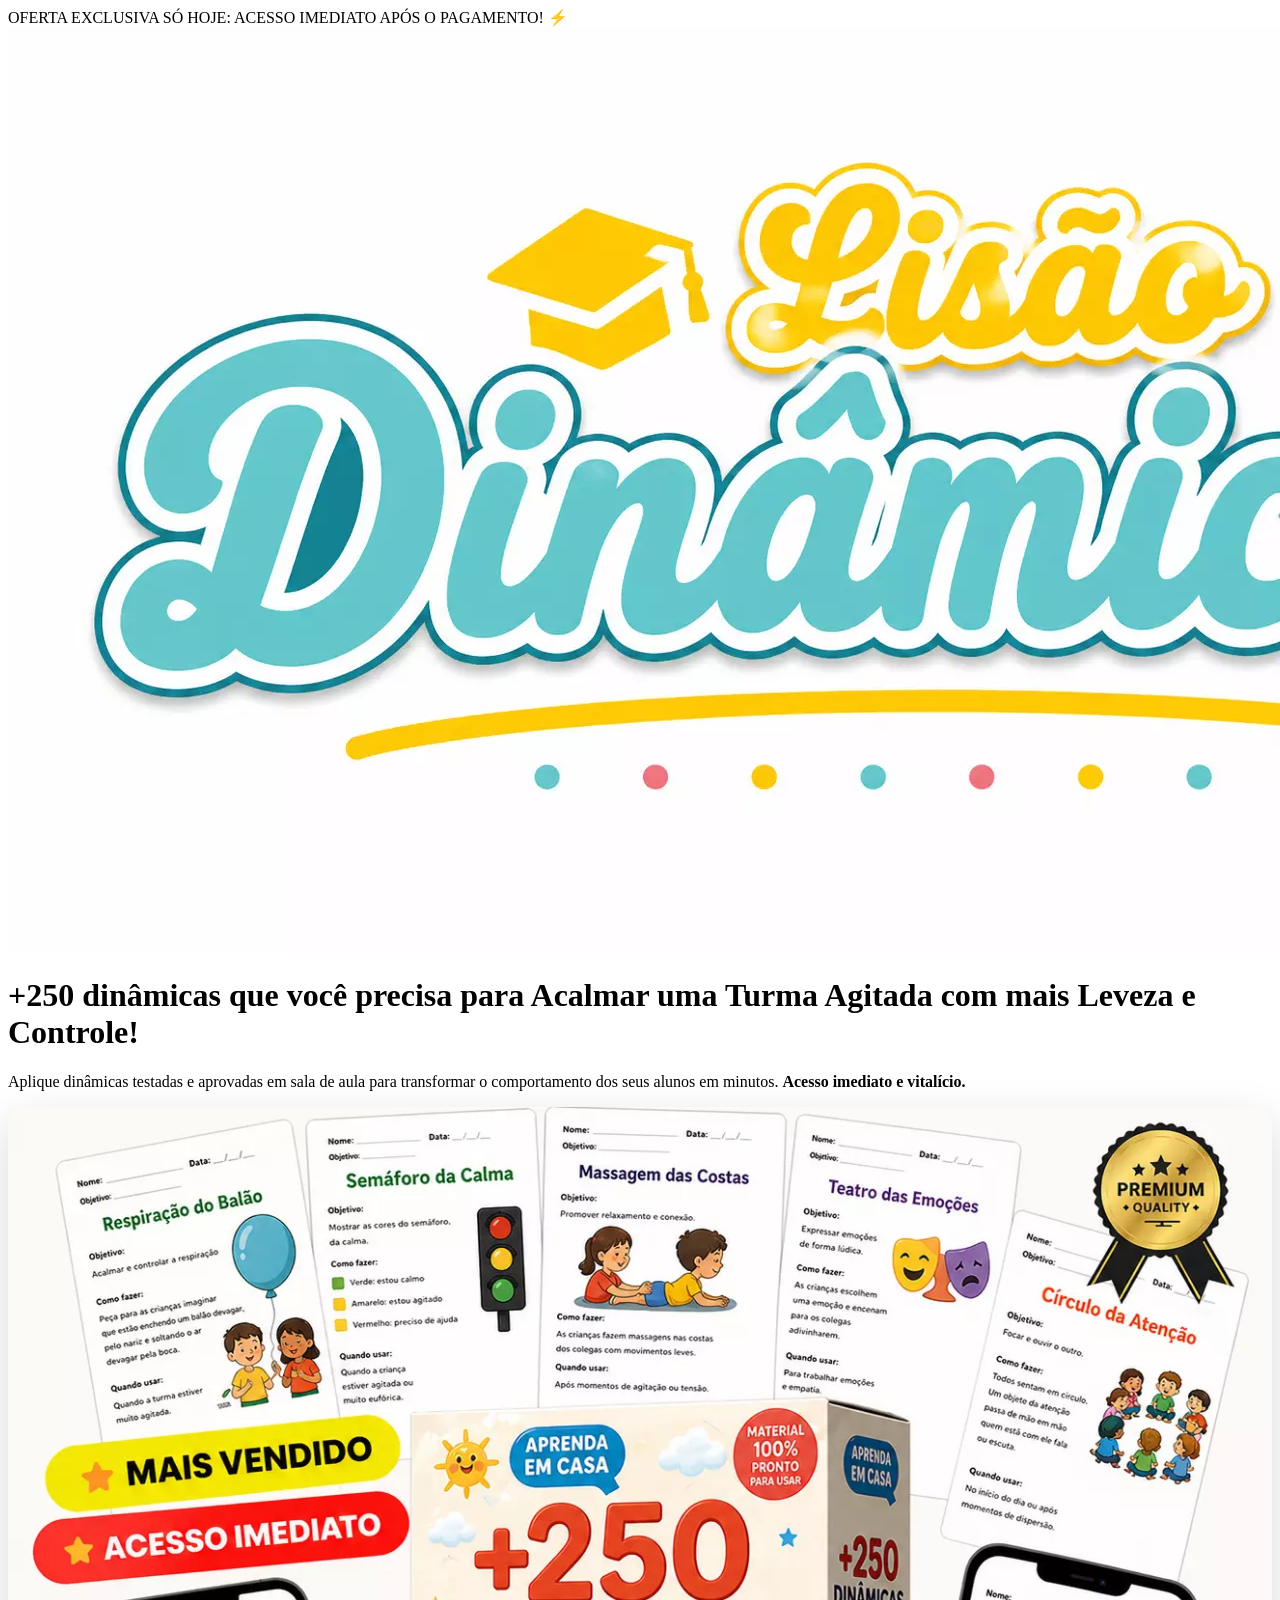
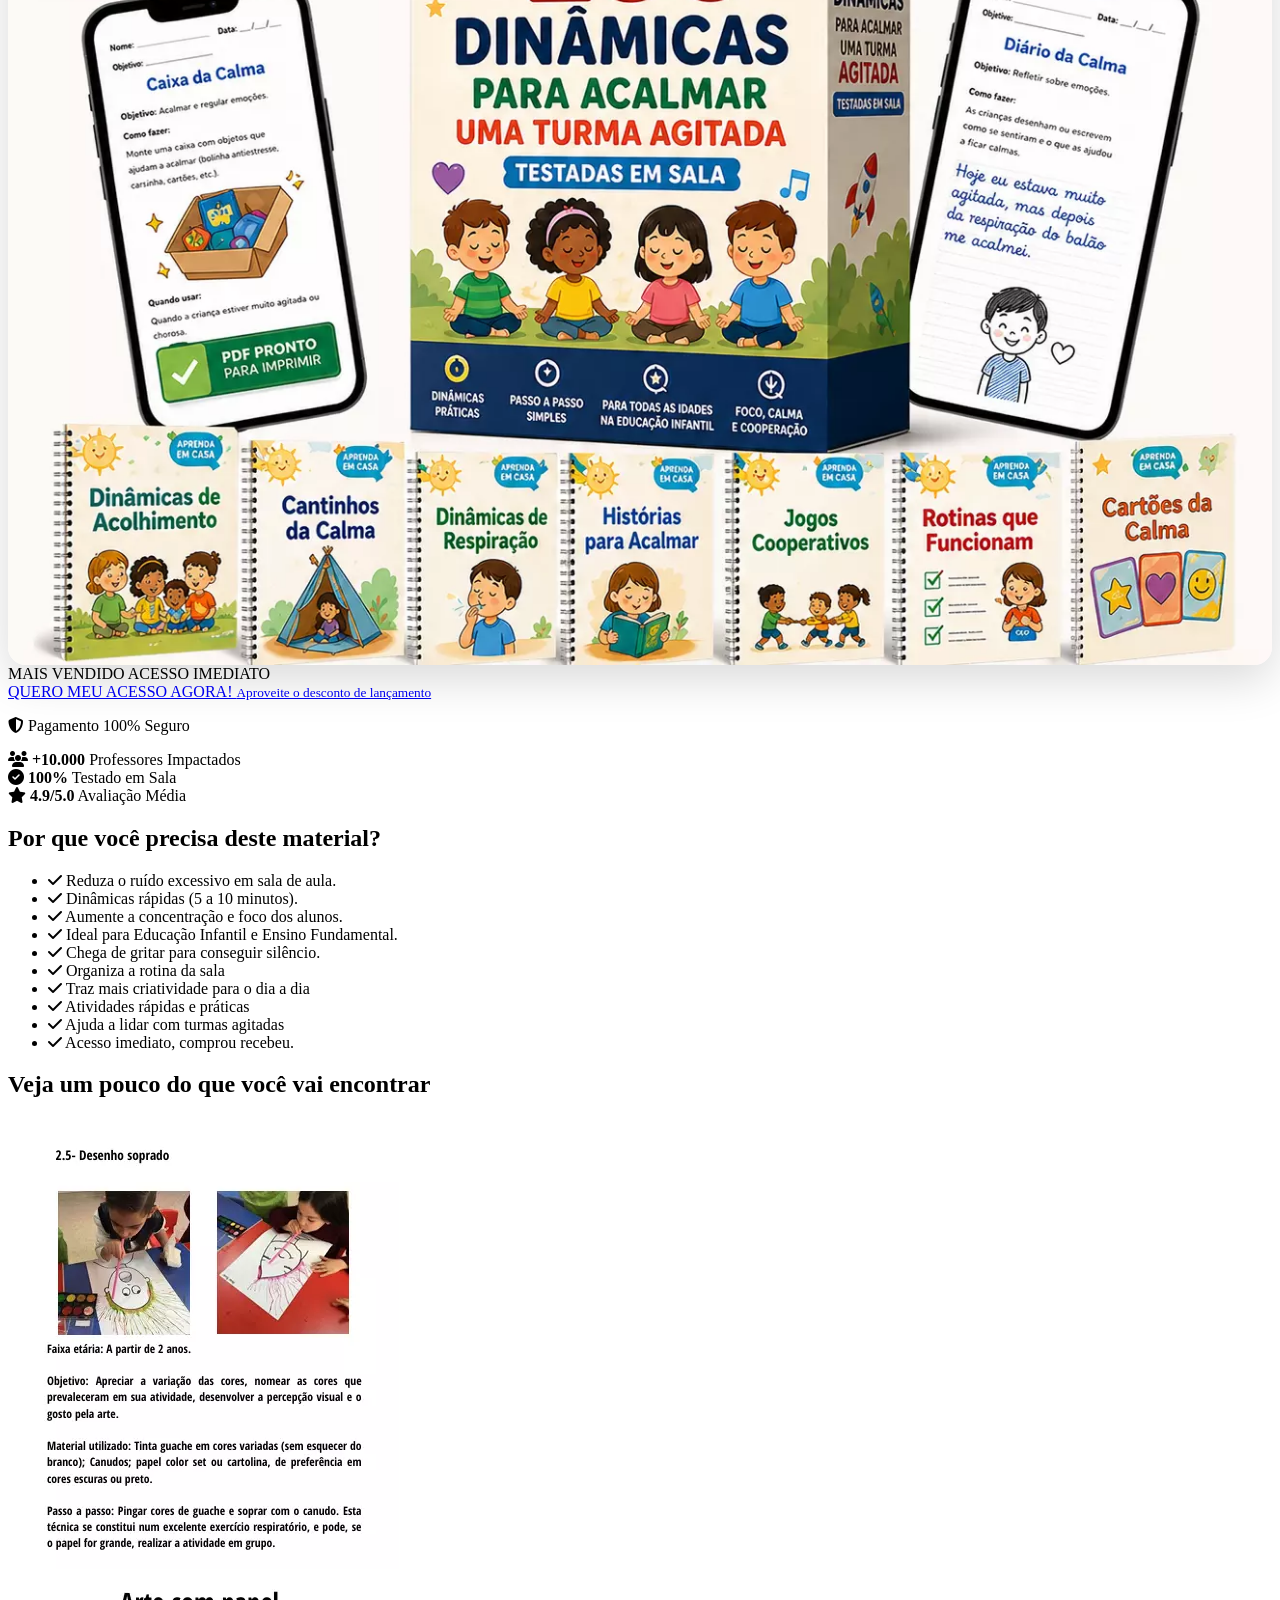
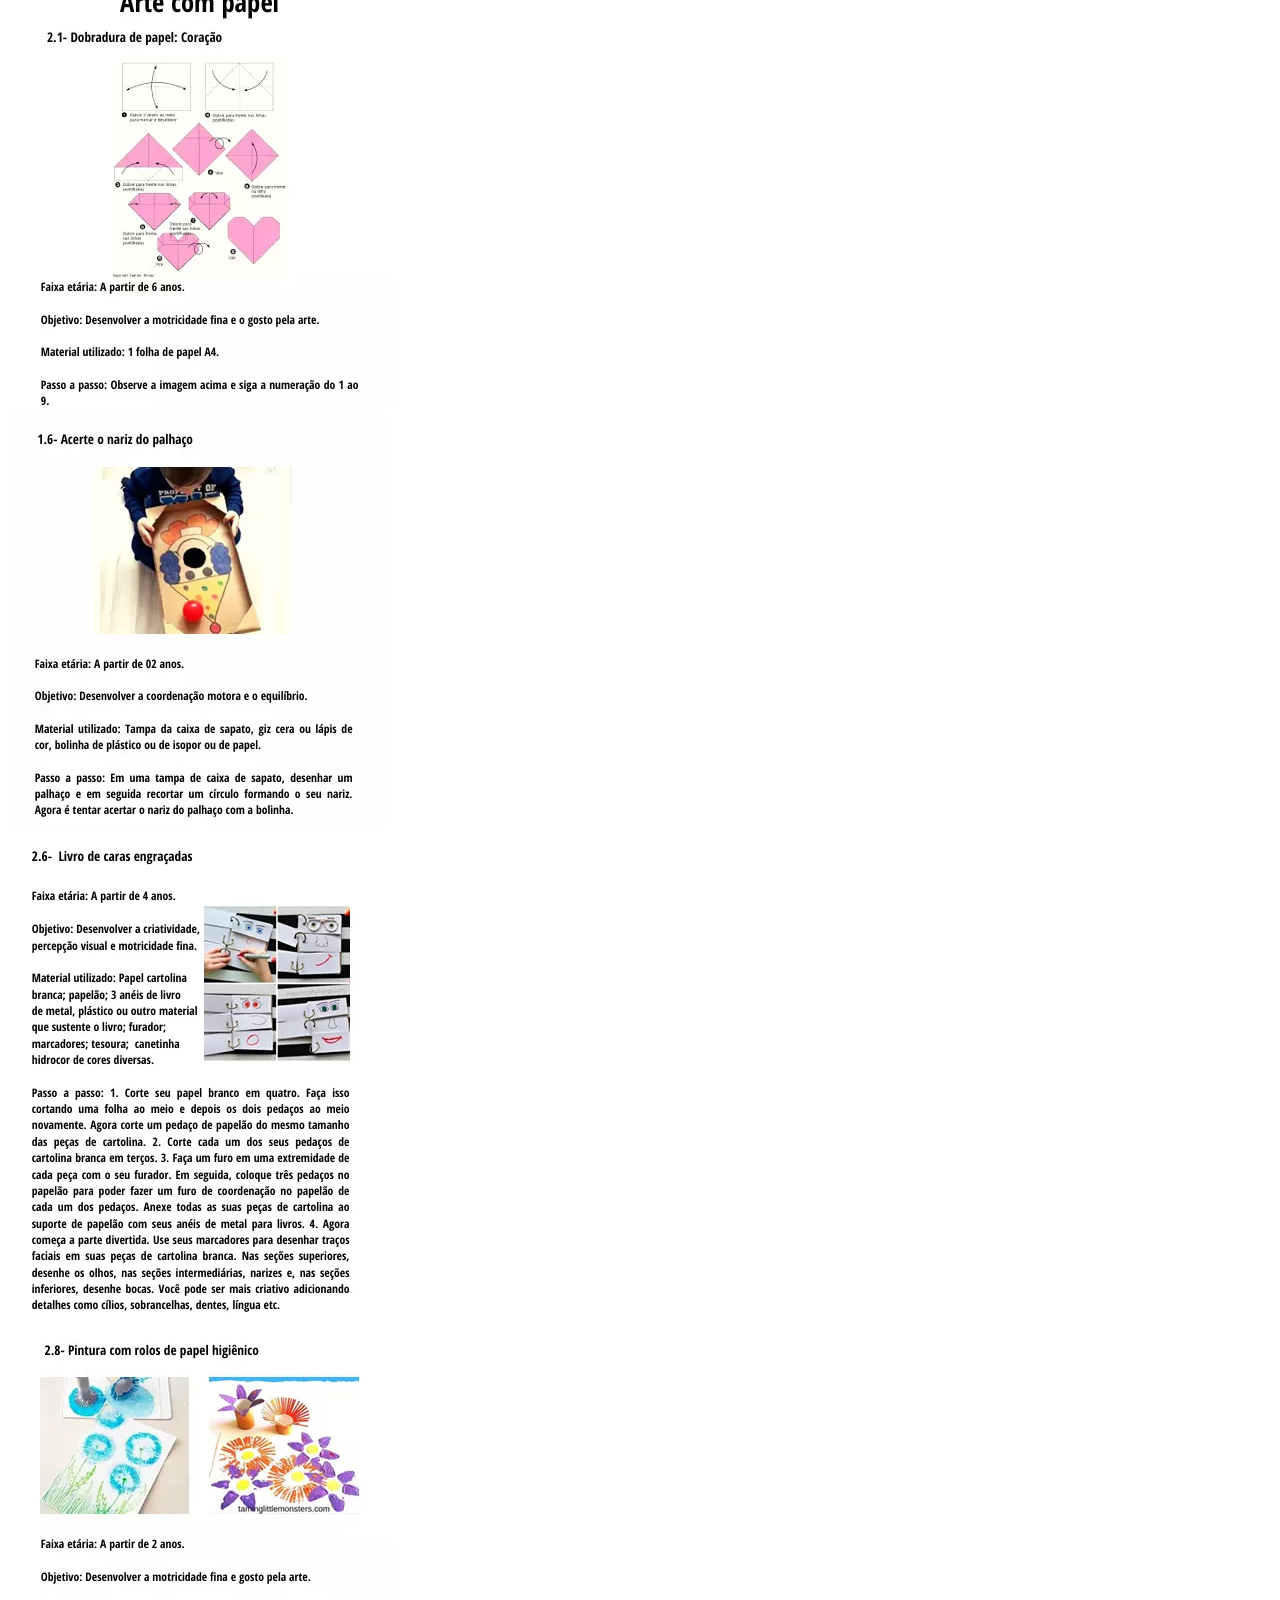
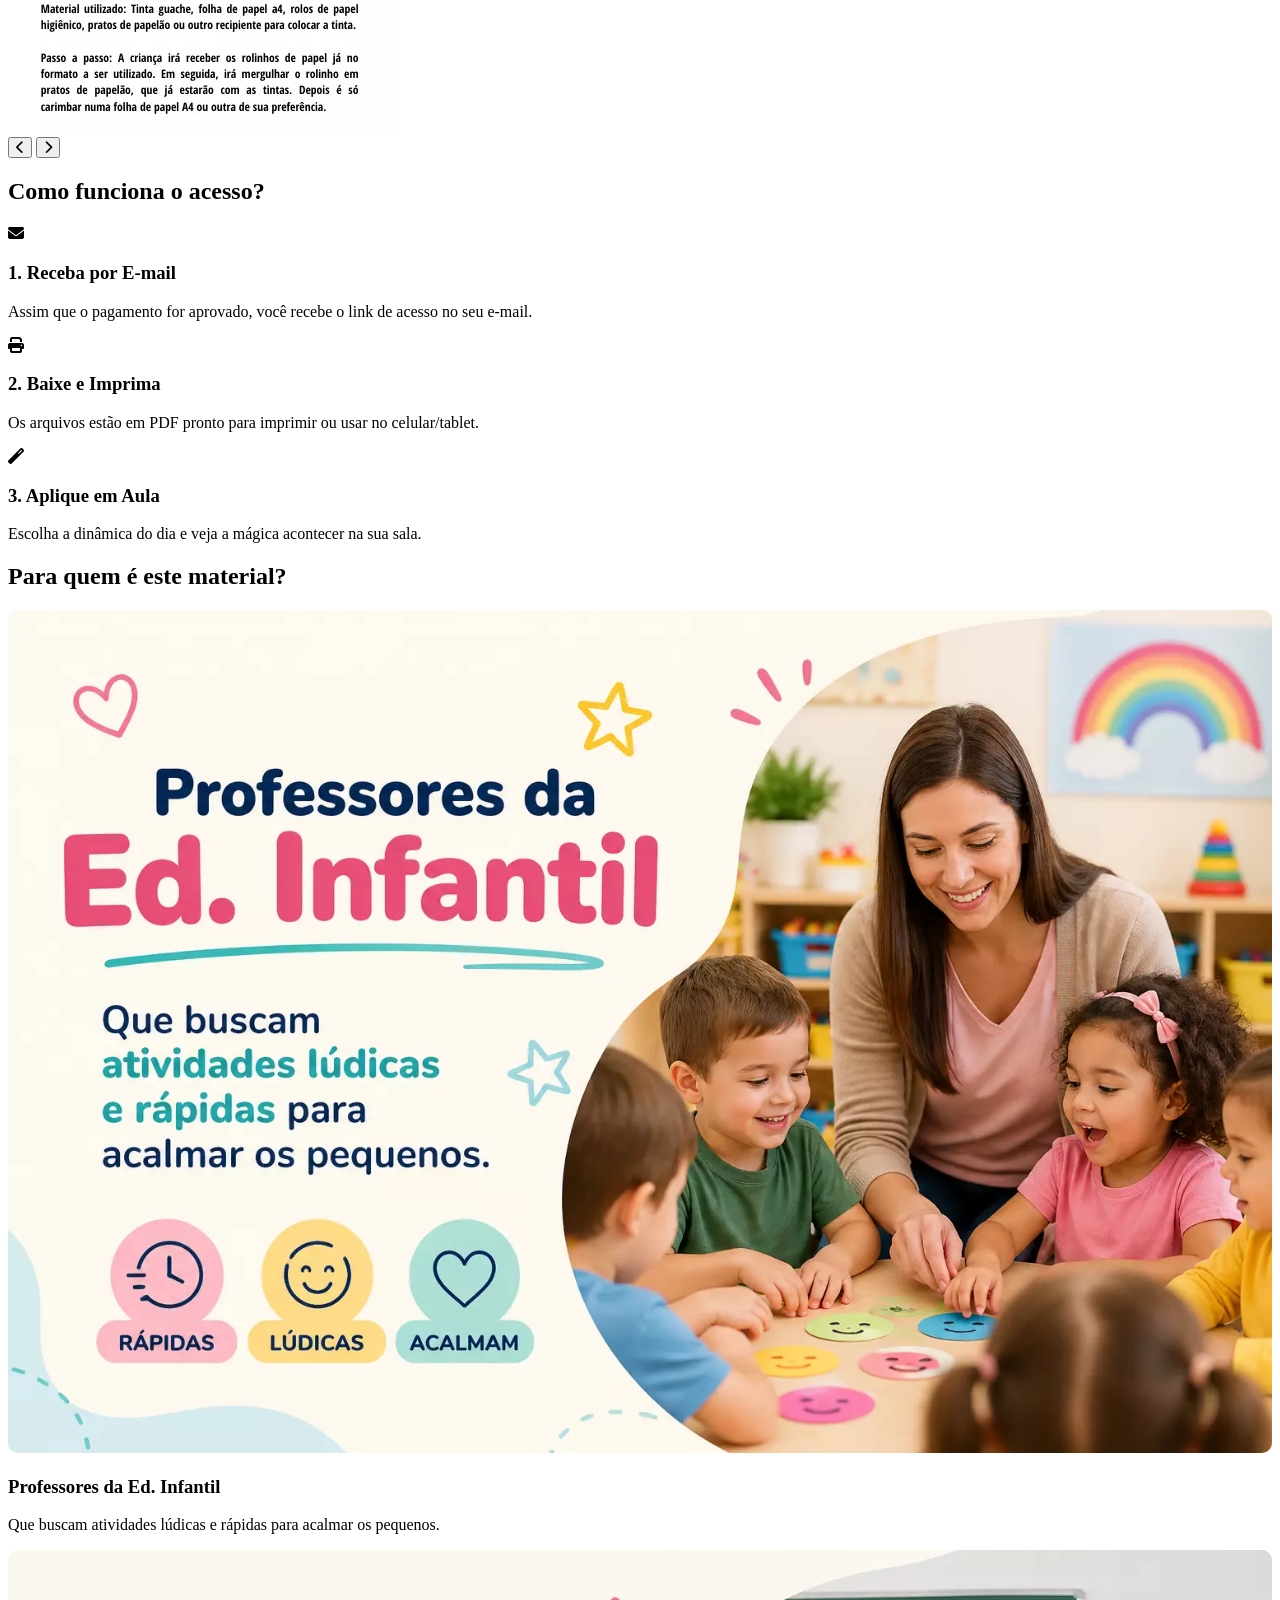
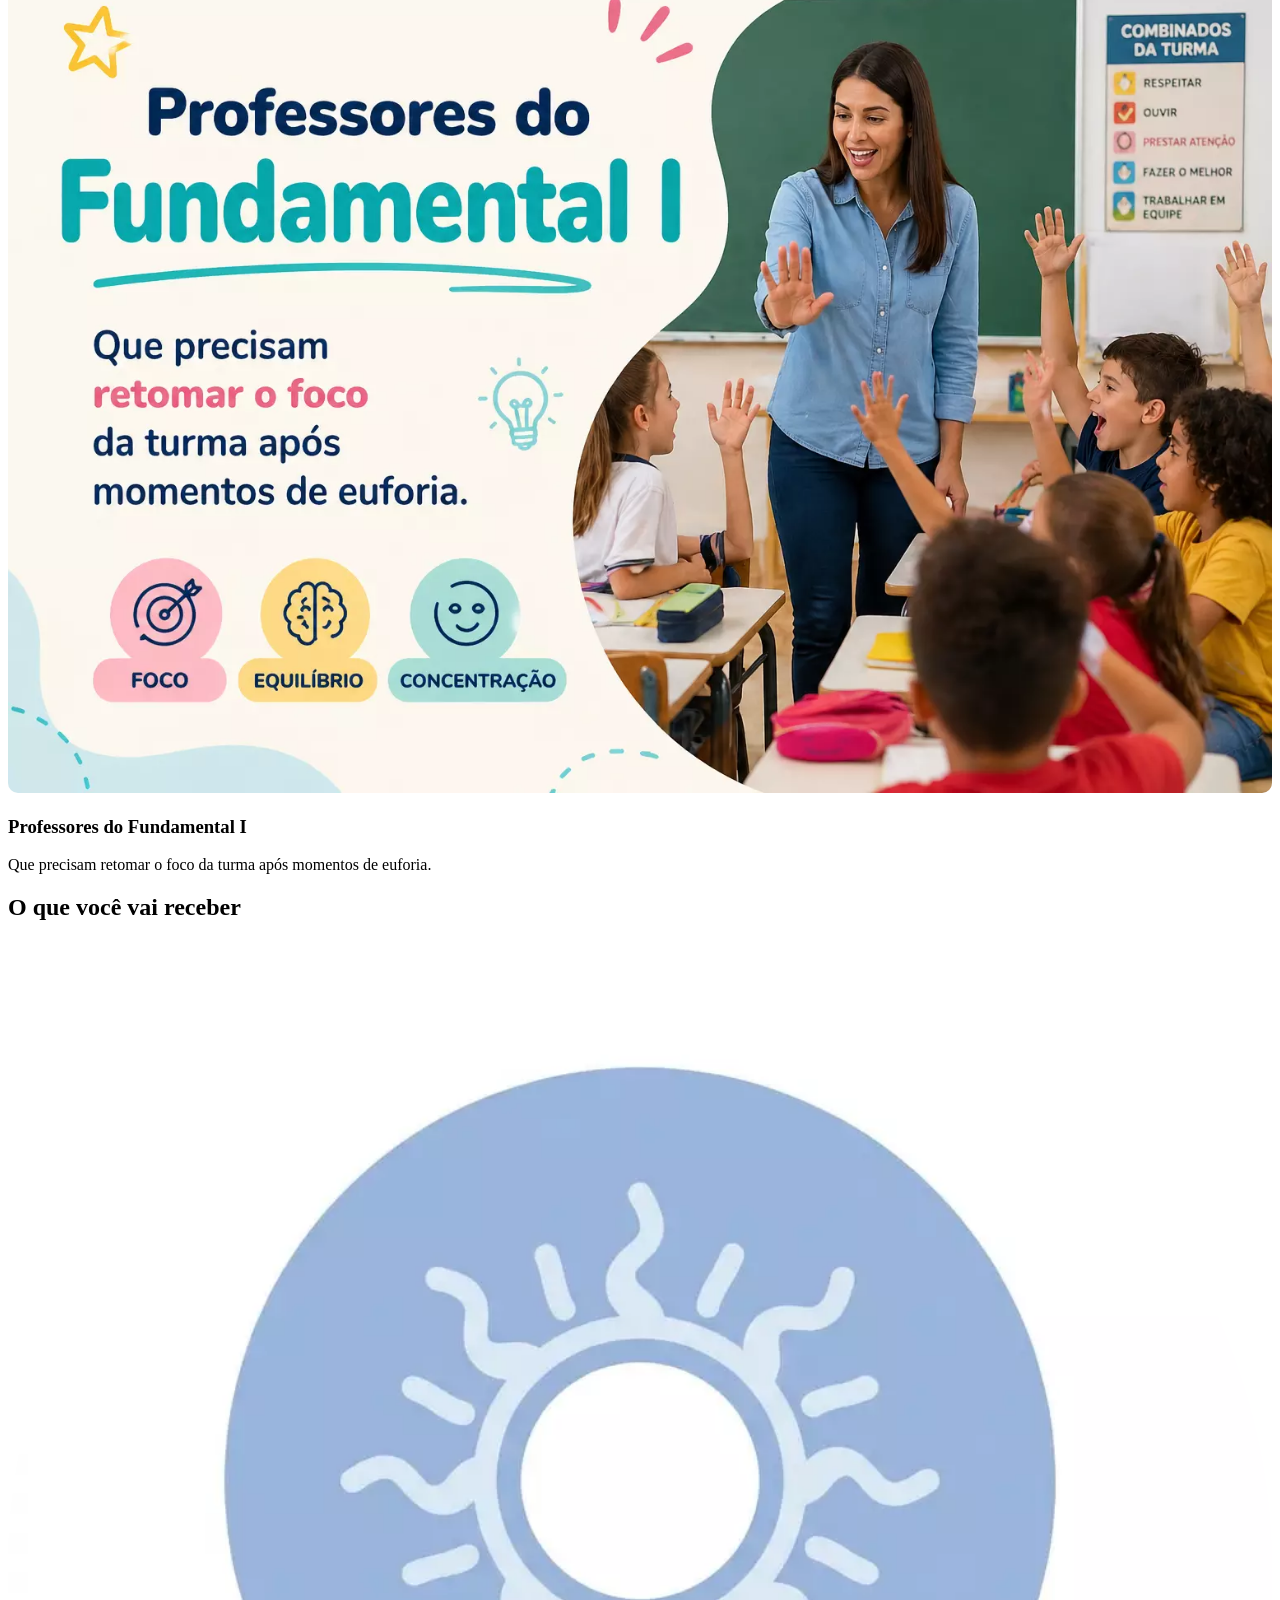
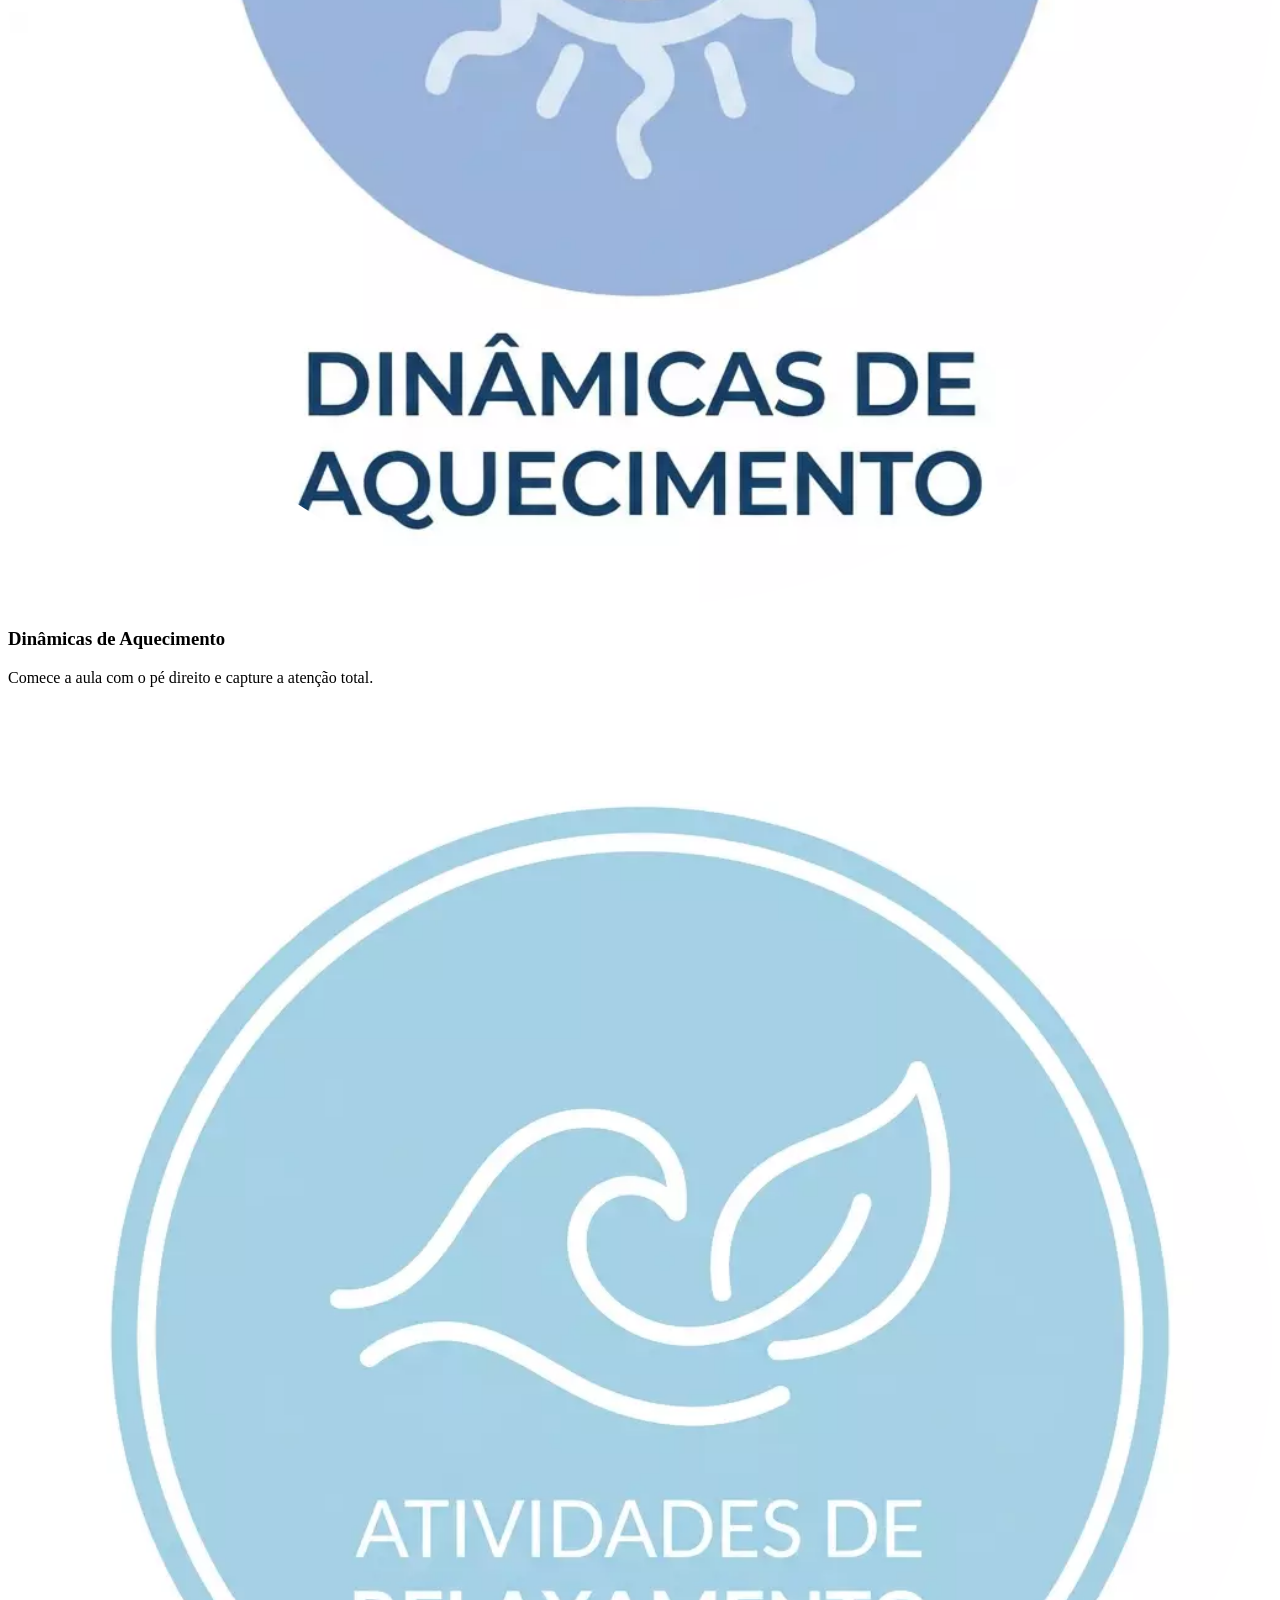
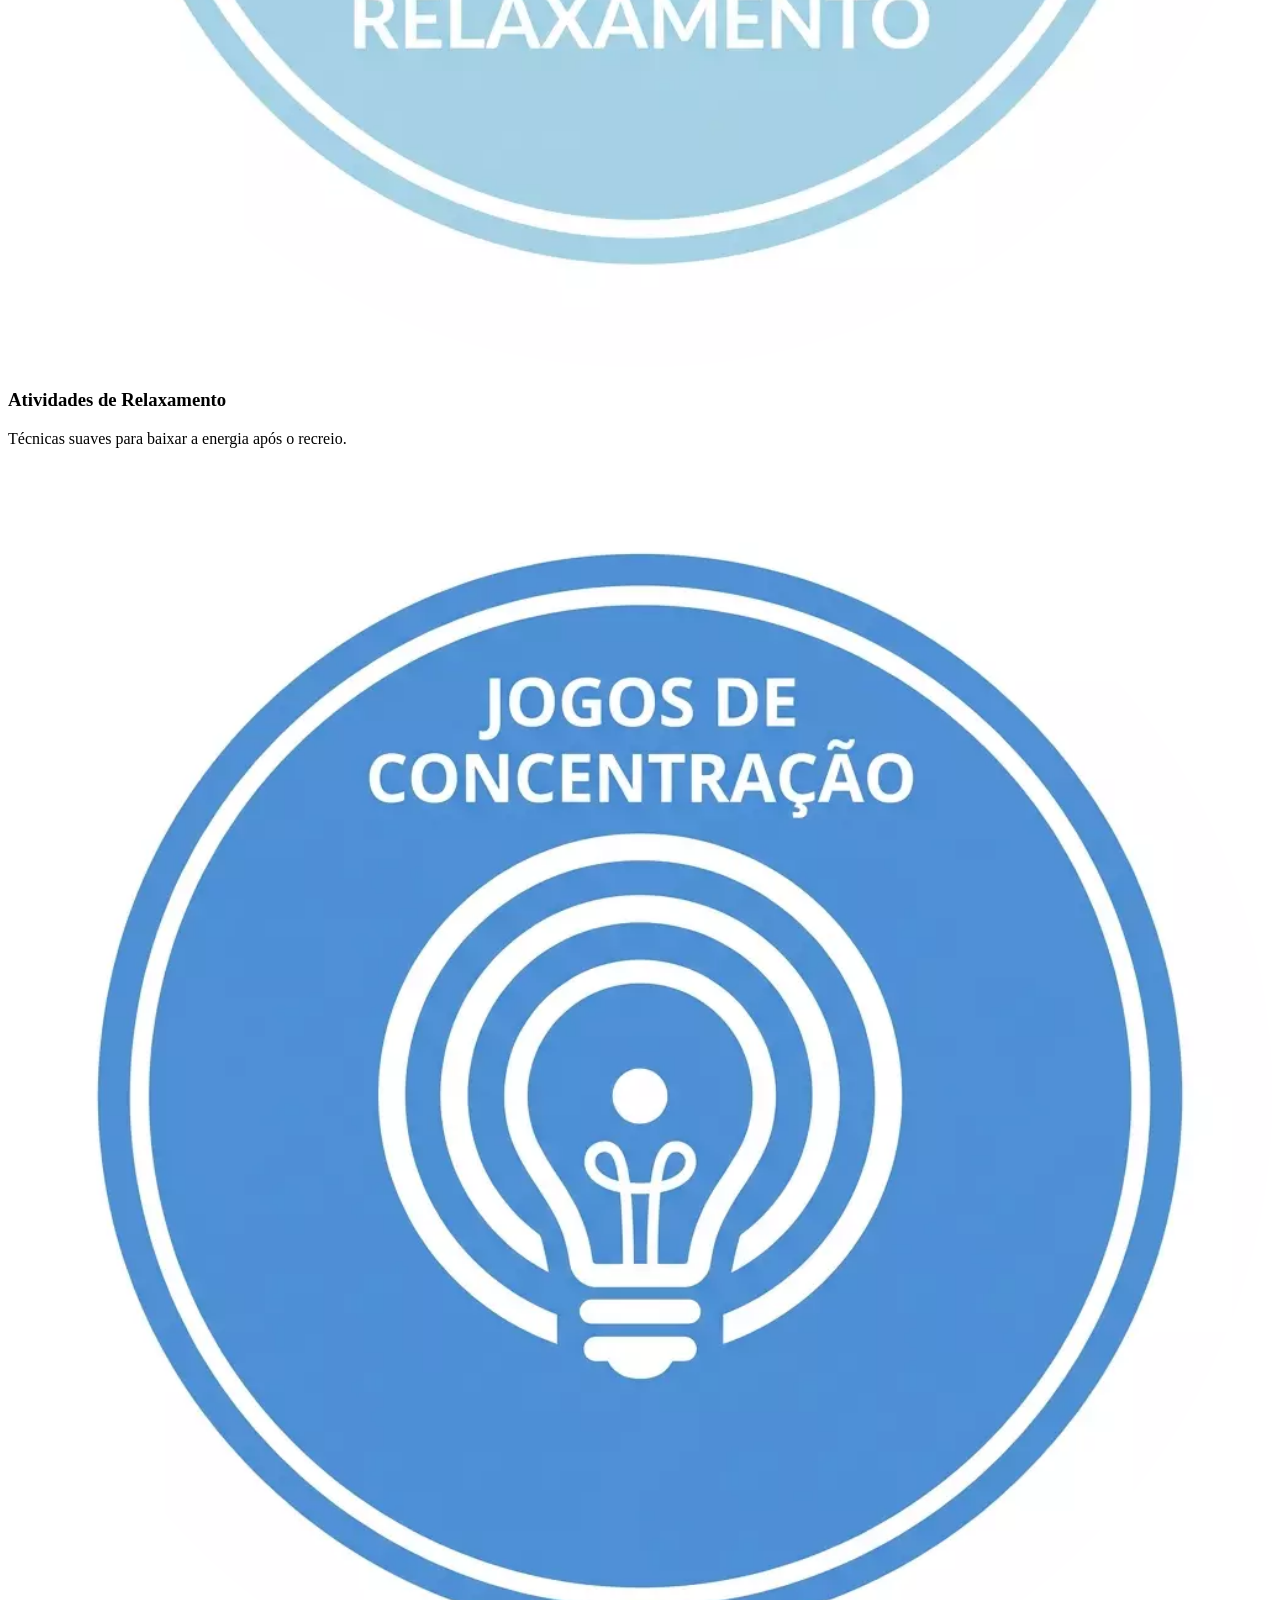
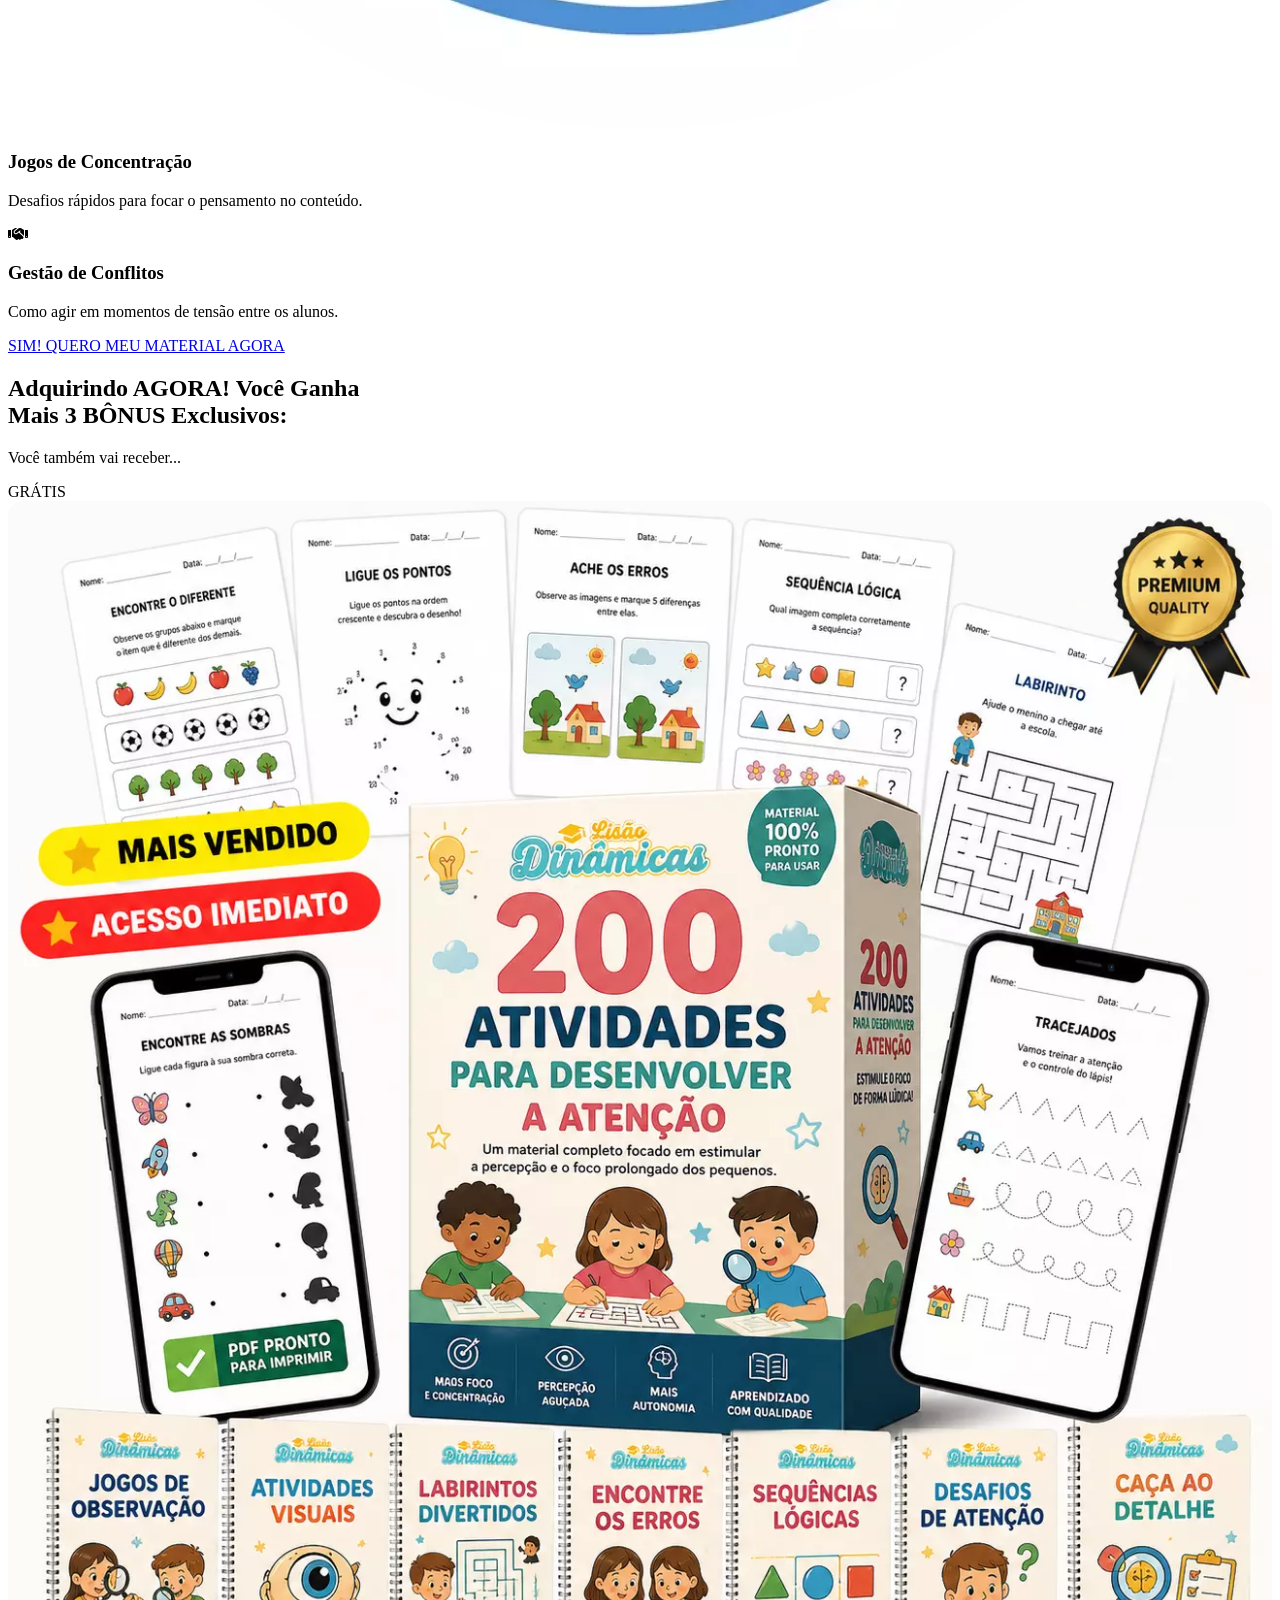
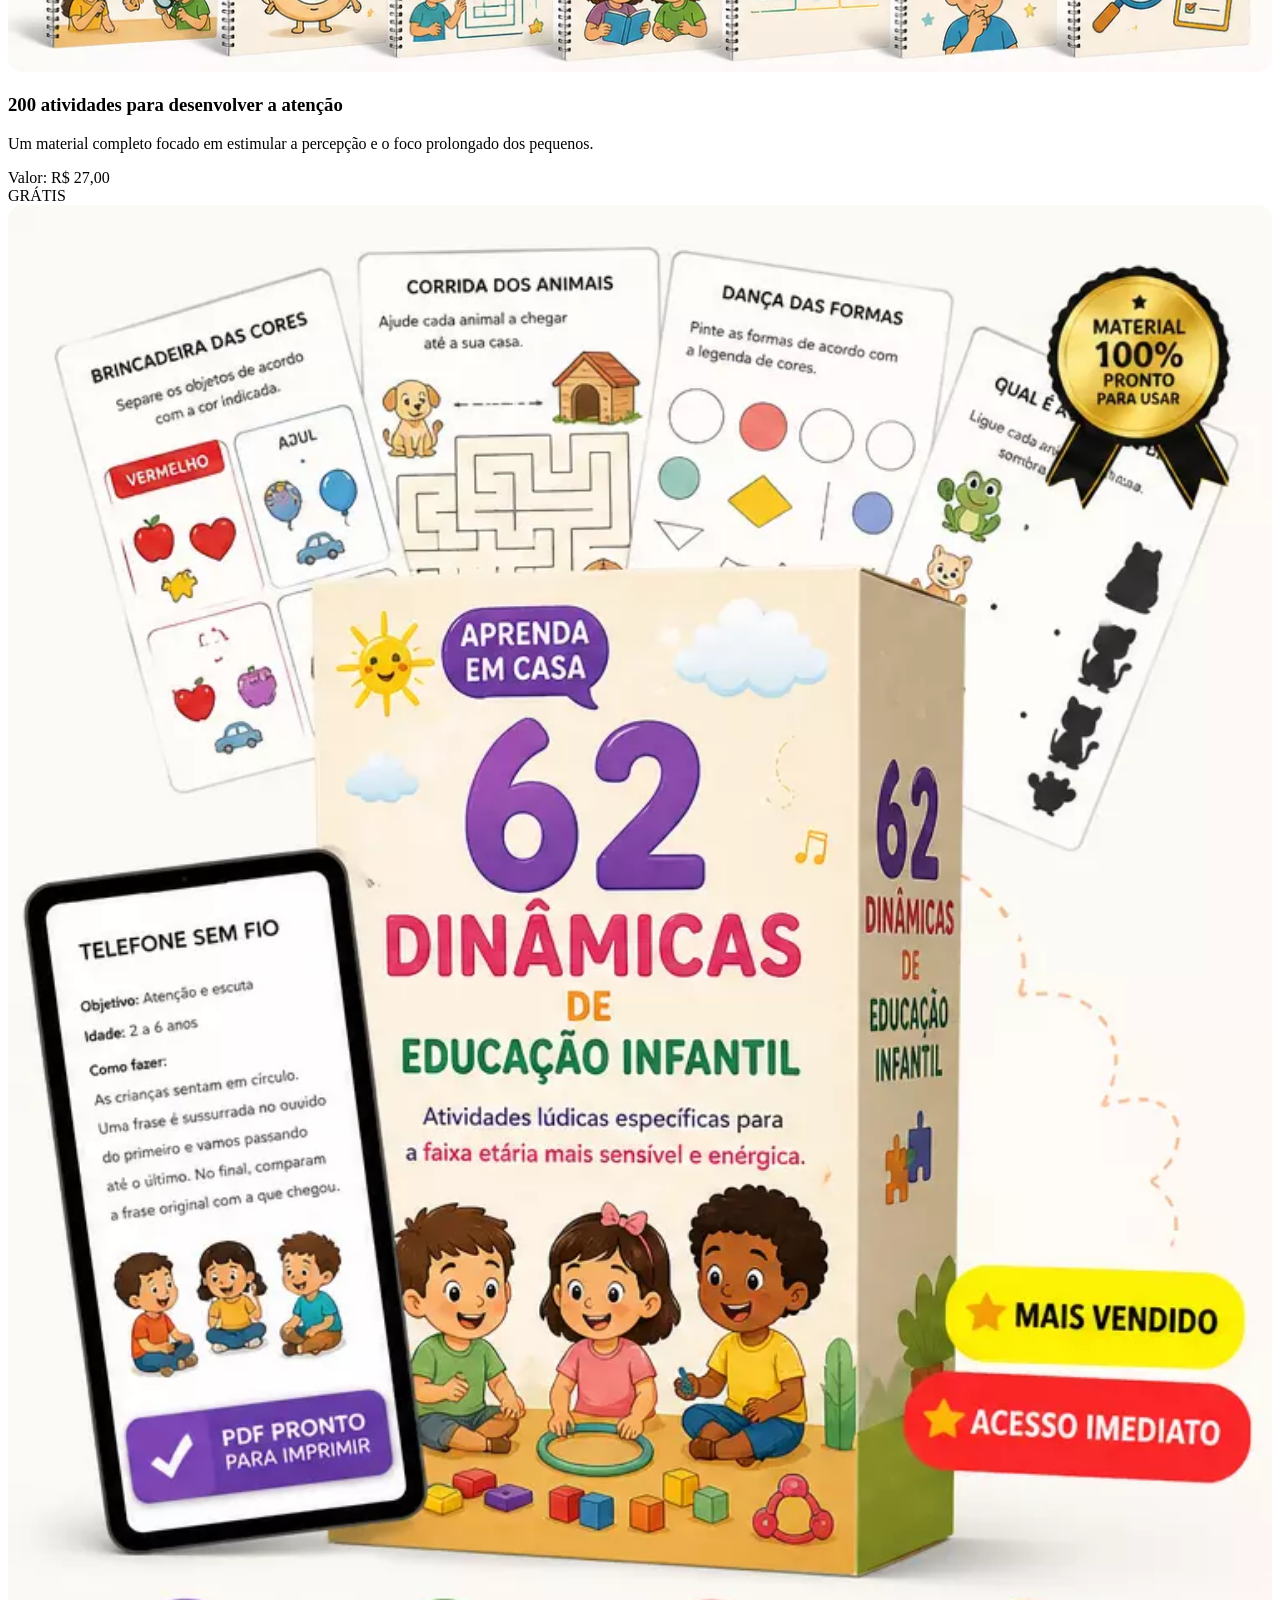
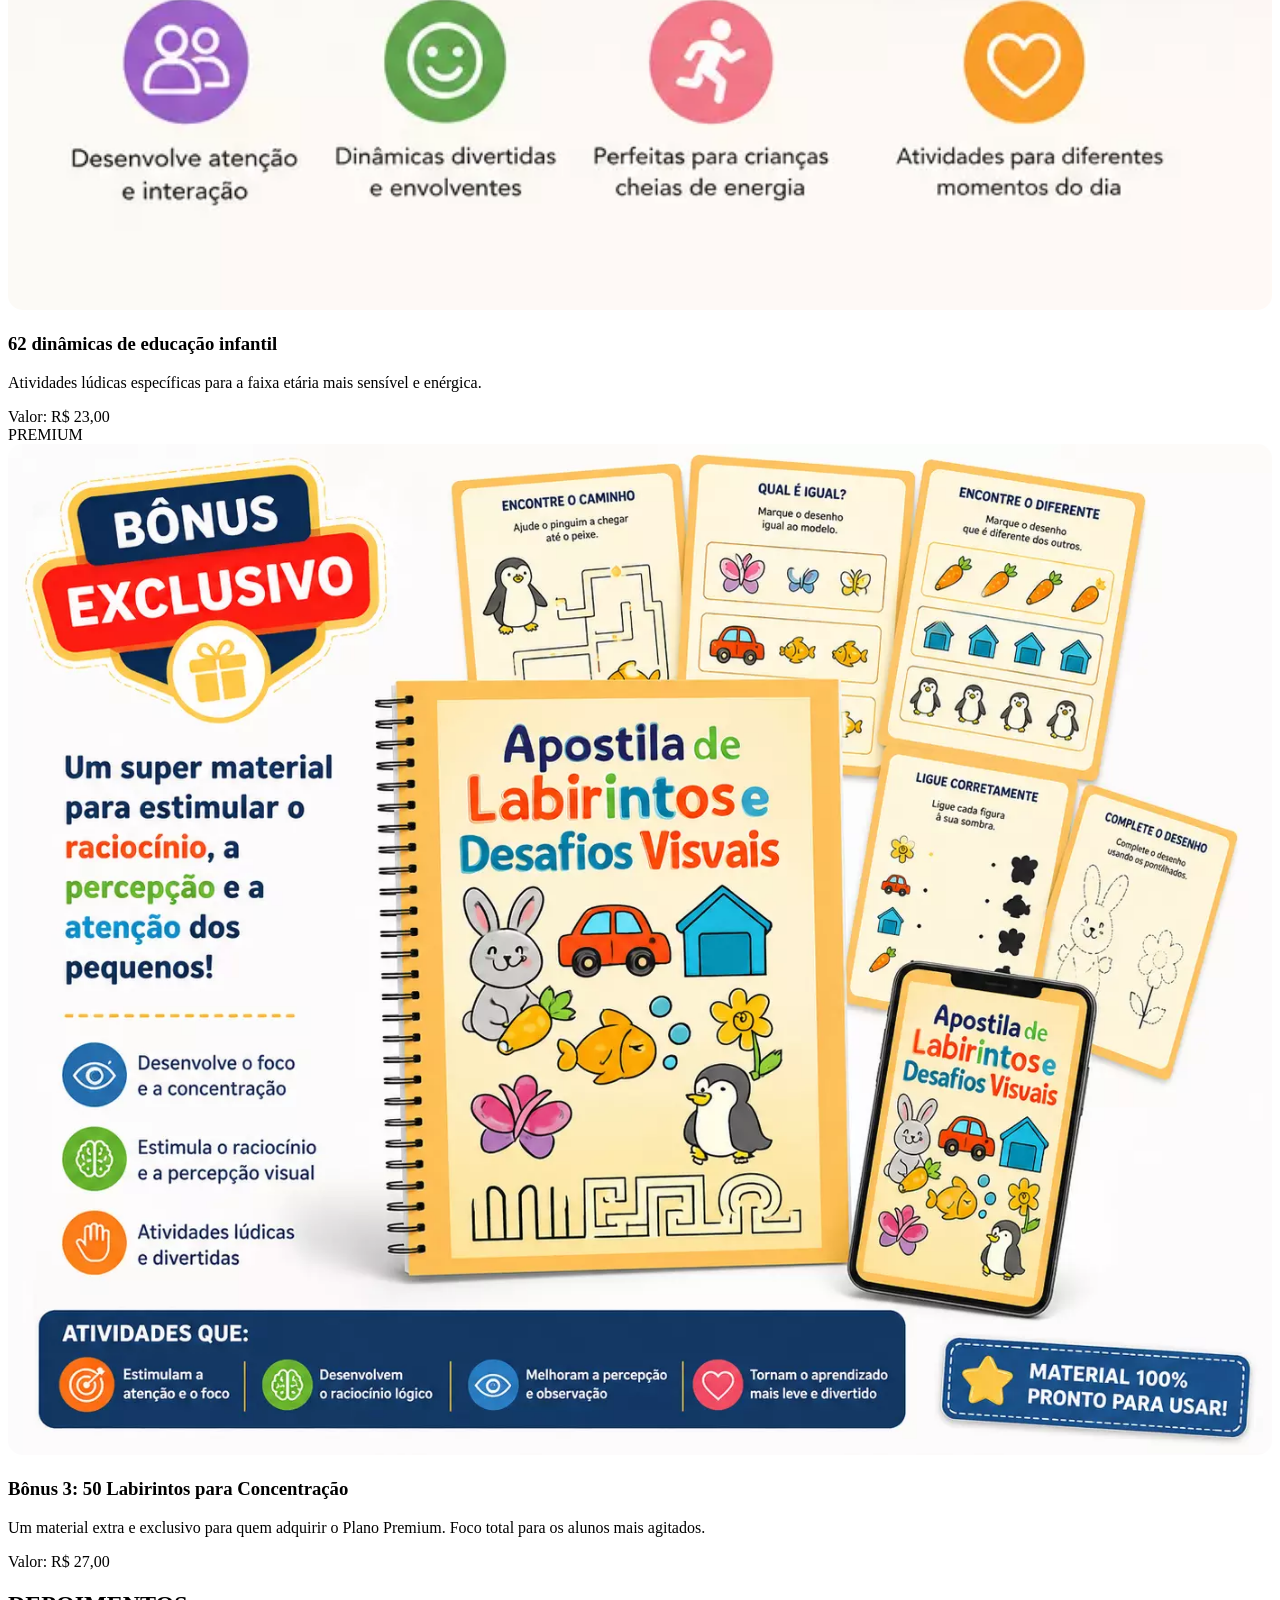
==== pg kids-20260507T160137Z-3-001/pg kids/index.html @ 61e39a97 "Initial commit" ====
<!DOCTYPE html>
<html lang="pt-BR">

<head>
    <meta charset="UTF-8">
    <meta name="viewport" content="width=device-width, initial-scale=1.0">
    <title>+250 Dinâmicas para Acalmar Turmas Agitadas | @dinakids</title>
    <meta name="description"
        content="Descubra mais de 250 dinâmicas testadas em sala para acalmar turmas agitadas e recuperar o controle da sua sala de aula com eficiência.">

    <!-- Performance Preconnects -->
    <link rel="preconnect" href="https://fonts.googleapis.com">
    <link rel="preconnect" href="https://fonts.gstatic.com" crossorigin>
    <link rel="preconnect" href="https://cdnjs.cloudflare.com">
    <link rel="preconnect" href="https://connect.facebook.net">
    <link rel="preconnect" href="https://cdn.utmify.com.br">

    <link
        href="https://fonts.googleapis.com/css2?family=Outfit:wght@300;400;600;700;800&family=Dancing+Script:wght@700&display=swap"
        rel="stylesheet">

    <!-- Font Awesome -->
    <link rel="stylesheet" href="https://cdnjs.cloudflare.com/ajax/libs/font-awesome/6.4.0/css/all.min.css"
        media="print" onload="this.media='all'">
    <noscript>
        <link rel="stylesheet" href="https://cdnjs.cloudflare.com/ajax/libs/font-awesome/6.4.0/css/all.min.css">
    </noscript>

    <link rel="stylesheet" href="style.css">

    <!-- Meta Pixel Code -->
    <script>
        !function (f, b, e, v, n, t, s) {
            if (f.fbq) return; n = f.fbq = function () {
                n.callMethod ?
                    n.callMethod.apply(n, arguments) : n.queue.push(arguments)
            };
            if (!f._fbq) f._fbq = n; n.push = n; n.loaded = !0; n.version = '2.0';
            n.queue = []; t = b.createElement(e); t.async = !0;
            t.src = v; s = b.getElementsByTagName(e)[0];
            s.parentNode.insertBefore(t, s)
        }(window, document, 'script',
            'https://connect.facebook.net/en_US/fbevents.js');
        fbq('init', '27687904280797981');
        fbq('track', 'PageView');
    </script>
    <noscript><img height="1" width="1" style="display:none"
            src="https://www.facebook.com/tr?id=27687904280797981&ev=PageView&noscript=1" /></noscript>
    <!-- End Meta Pixel Code -->

    <!-- UTMify Pixel -->
    <script>
        window.pixelId = "692cd7f5a578e2dd573d526b"; var a =
            document.createElement("script"); a.setAttribute("async", "");
        a.setAttribute("defer", ""); a.setAttribute("src", "https://cdn.utmify.com.br/scripts/pixel/pixel.js"); document.head.appendChild(a);
    </script>
</head>

<body>

    <!-- Announcement Bar -->
    <div class="announcement-bar">
        OFERTA EXCLUSIVA SÓ HOJE: ACESSO IMEDIATO APÓS O PAGAMENTO! ⚡
    </div>

    <!-- Hero Section -->
    <header class="hero">
        <div class="container">
            <div class="logo">
                <img src="logo-lisao.webp" alt="Lição Dinâmicas" class="main-logo" decoding="async">
            </div>

            <h1 class="headline"><span class="highlight">+250 dinâmicas</span> que você precisa para <span
                    class="highlight">Acalmar uma Turma Agitada</span>
                com mais Leveza e Controle!</h1>
            <p class="sub-headline">Aplique dinâmicas testadas e aprovadas em sala de aula para transformar o
                comportamento dos seus alunos em minutos. <b>Acesso imediato e vitalício.</b></p>

            <div class="hero-content">
                <div class="mockup-placeholder" id="main-mockup">
                    <img src="mockup abaixo da headline.webp" alt="Conheça o Material" class="hero-mockup-img" style="width: 100%; height: auto; border-radius: 18px; box-shadow: 0 15px 45px rgba(0,0,0,0.15); display: block;">
                </div>

                <div class="hero-cta">
                    <div class="badges">
                        <span class="badge yellow">MAIS VENDIDO</span>
                        <span class="badge blue">ACESSO IMEDIATO</span>
                    </div>
                    <a href="#pricing" class="btn-primary">
                        QUERO MEU ACESSO AGORA!
                        <small>Aproveite o desconto de lançamento</small>
                    </a>
                    <p class="secure-payment"><i class="fas fa-shield-alt"></i> Pagamento 100% Seguro</p>
                </div>
            </div>
        </div>
    </header>

    <!-- Social Proof / Stats -->
    <section class="stats">
        <div class="container">
            <div class="stats-grid">
                <div class="stat-item">
                    <i class="fas fa-users"></i>
                    <strong>+10.000</strong>
                    <span>Professores Impactados</span>
                </div>
                <div class="stat-item">
                    <i class="fas fa-check-circle"></i>
                    <strong>100%</strong>
                    <span>Testado em Sala</span>
                </div>
                <div class="stat-item">
                    <i class="fas fa-star"></i>
                    <strong>4.9/5.0</strong>
                    <span>Avaliação Média</span>
                </div>
            </div>
        </div>
    </section>

    <!-- Benefits Section -->
    <section class="benefits">
        <div class="container">
            <div class="benefits-box">
                <h2>Por que você precisa deste material?</h2>
                <ul class="benefits-list">
                    <li><i class="fas fa-check"></i> Reduza o ruído excessivo em sala de aula.</li>
                    <li><i class="fas fa-check"></i> Dinâmicas rápidas (5 a 10 minutos).</li>
                    <li><i class="fas fa-check"></i> Aumente a concentração e foco dos alunos.</li>
                    <li><i class="fas fa-check"></i> Ideal para Educação Infantil e Ensino Fundamental.</li>
                    <li><i class="fas fa-check"></i> Chega de gritar para conseguir silêncio.</li>
                    <li><i class="fas fa-check"></i> Organiza a rotina da sala</li>
                    <li><i class="fas fa-check"></i> Traz mais criatividade para o dia a dia</li>
                    <li><i class="fas fa-check"></i> Atividades rápidas e práticas</li>
                    <li><i class="fas fa-check"></i> Ajuda a lidar com turmas agitadas</li>
                    <li><i class="fas fa-check"></i> Acesso imediato, comprou recebeu.</li>
                </ul>
            </div>
        </div>
    </section>

    <!-- Carousel Section -->
    <section class="carousel-section">
        <div class="container">
            <h2 class="section-title">Veja um pouco do que você vai encontrar</h2>
            <div class="carousel-container">
                <div class="carousel-track">
                    <div class="carousel-item"><img src="img produto 1.webp" alt="Preview do Material 1" loading="lazy"
                            decoding="async"></div>
                    <div class="carousel-item"><img src="img produto  2.webp" alt="Preview do Material 2" loading="lazy"
                            decoding="async"></div>
                    <div class="carousel-item"><img src="img produto  3.webp" alt="Preview do Material 3" loading="lazy"
                            decoding="async"></div>
                    <div class="carousel-item"><img src="img produto 4.webp" alt="Preview do Material 4" loading="lazy"
                            decoding="async"></div>
                    <div class="carousel-item"><img src="img produto 5.webp" alt="Preview do Material 5" loading="lazy"
                            decoding="async"></div>
                </div>
                <div class="carousel-nav">
                    <button class="prev"><i class="fas fa-chevron-left"></i></button>
                    <button class="next"><i class="fas fa-chevron-right"></i></button>
                </div>
            </div>
        </div>
    </section>

    <!-- How it Works -->
    <section class="how-it-works">
        <div class="container">
            <h2 class="section-title">Como funciona o acesso?</h2>
            <div class="steps-grid">
                <div class="step-card">
                    <div class="step-icon"><i class="fas fa-envelope"></i></div>
                    <h3>1. Receba por E-mail</h3>
                    <p>Assim que o pagamento for aprovado, você recebe o link de acesso no seu e-mail.</p>
                </div>
                <div class="step-card">
                    <div class="step-icon"><i class="fas fa-print"></i></div>
                    <h3>2. Baixe e Imprima</h3>
                    <p>Os arquivos estão em PDF pronto para imprimir ou usar no celular/tablet.</p>
                </div>
                <div class="step-card">
                    <div class="step-icon"><i class="fas fa-magic"></i></div>
                    <h3>3. Aplique em Aula</h3>
                    <p>Escolha a dinâmica do dia e veja a mágica acontecer na sua sala.</p>
                </div>
            </div>
        </div>
    </section>

    <!-- Indicators / For Whom -->
    <section class="indicators">
        <div class="container">
            <h2 class="section-title">Para quem é este material?</h2>
            <div class="indicator-grid">
                <div class="indicator-card">
                    <div class="indicator-img"><img src="Professores da Ed. Infantil.webp" alt="Ed. Infantil"
                            style="width: 100%; height: 100%; object-fit: contain; border-radius: 10px;" loading="lazy"
                            decoding="async"></div>
                    <div>
                        <h3>Professores da Ed. Infantil</h3>
                        <p>Que buscam atividades lúdicas e rápidas para acalmar os pequenos.</p>
                    </div>
                </div>
                <div class="indicator-card">
                    <div class="indicator-img"><img src="Professores do Fundamental I.webp" alt="Fundamental I"
                            style="width: 100%; height: 100%; object-fit: contain; border-radius: 10px;" loading="lazy"
                            decoding="async"></div>
                    <div>
                        <h3>Professores do Fundamental I</h3>
                        <p>Que precisam retomar o foco da turma após momentos de euforia.</p>
                    </div>
                </div>
            </div>
        </div>
    </section>

    <!-- Inside the Product / Modules -->
    <section class="modules">
        <div class="container">
            <h2 class="section-title">O que você vai receber</h2>
            <div class="modules-grid">
                <div class="module-card">
                    <div class="module-img"><img src="icon1.webp" alt="Dinâmicas"
                            style="width: 100%; height: 100%; border-radius: 50%;" loading="lazy" decoding="async">
                    </div>
                    <h3>Dinâmicas de Aquecimento</h3>
                    <p>Comece a aula com o pé direito e capture a atenção total.</p>
                </div>
                <div class="module-card">
                    <div class="module-img"><img src="icon2.webp" alt="Relaxamento"
                            style="width: 100%; height: 100%; border-radius: 50%;" loading="lazy" decoding="async">
                    </div>
                    <h3>Atividades de Relaxamento</h3>
                    <p>Técnicas suaves para baixar a energia após o recreio.</p>
                </div>
                <div class="module-card">
                    <div class="module-img"><img src="icon3.webp" alt="Concentração"
                            style="width: 100%; height: 100%; border-radius: 50%;" loading="lazy" decoding="async">
                    </div>
                    <h3>Jogos de Concentração</h3>
                    <p>Desafios rápidos para focar o pensamento no conteúdo.</p>
                </div>
                <div class="module-card">
                    <div class="module-img">
                        <div class="icon-fallback"><i class="fas fa-handshake"></i></div>
                    </div>
                    <h3>Gestão de Conflitos</h3>
                    <p>Como agir em momentos de tensão entre os alunos.</p>
                </div>
            </div>
            <div class="cta-center">
                <a href="#pricing" class="btn-primary-v2 btn-pulse" style="max-width: 400px; margin: 40px auto 0;">SIM!
                    QUERO MEU MATERIAL AGORA</a>
            </div>
        </div>
    </section>

    <!-- Bonus Section -->
    <section class="bonus">
        <div class="container">
            <h2 class="section-title">Adquirindo AGORA! Você Ganha <br><span class="highlight-yellow">Mais 3
                    BÔNUS</span> Exclusivos:</h2>
            <p class="bonus-intro">Você também vai receber...</p>
            <div class="bonus-grid">
                <div class="bonus-card">
                    <div class="bonus-tag">GRÁTIS</div>
                    <div class="bonus-img"><img src="bonus 200 atividades.webp" alt="Bônus 1"
                            style="width: 100%; height: 100%; object-fit: contain; border-radius: 15px;" loading="lazy"
                            decoding="async"></div>
                    <h3>200 atividades para desenvolver a atenção</h3>
                    <p>Um material completo focado em estimular a percepção e o foco prolongado dos pequenos.</p>
                    <div class="bonus-value">Valor: <span class="strikethrough">R$ 27,00</span></div>
                </div>
                <div class="bonus-card">
                    <div class="bonus-tag">GRÁTIS</div>
                    <div class="bonus-img"><img src="bonus-62-dinamicas.webp" alt="Bônus 2"
                            style="width: 100%; height: 100%; object-fit: contain; border-radius: 15px;" loading="lazy"
                            decoding="async"></div>
                    <h3>62 dinâmicas de educação infantil</h3>
                    <p>Atividades lúdicas específicas para a faixa etária mais sensível e enérgica.</p>
                    <div class="bonus-value">Valor: <span class="strikethrough">R$ 23,00</span></div>
                </div>
                <div class="bonus-card premium-exclusive">
                    <div class="bonus-tag premium">PREMIUM</div>
                    <div class="bonus-img"><img src="BONUS 3 LABIRINTO.webp" alt="Bônus 3"
                            style="width: 100%; height: 100%; object-fit: contain; border-radius: 15px;" loading="lazy"
                            decoding="async"></div>
                    <h3>Bônus 3: 50 Labirintos para Concentração</h3>
                    <p>Um material extra e exclusivo para quem adquirir o Plano Premium. Foco total para os alunos mais
                        agitados.</p>
                    <div class="bonus-value">Valor: <span class="strikethrough">R$ 27,00</span></div>
                </div>
            </div>
        </div>
    </section>

    <!-- Testimonials (Social Proof) Section -->
    <section class="testimonials-v2">
        <div class="container">
            <h2 class="testimonials-title">DEPOIMENTOS</h2>

            <div class="authority-box">
                <div class="authority-content">
                    <i class="fas fa-certificate"></i>
                    <div>
                        <h3>Qualidade garantida @dinakids</h3>
                        <p>Já são mais de 100.000 clientes satisfeitos em todo o Brasil. Nosso compromisso é com a sua
                            transformação e a diversão dos seus pequenos.</p>
                    </div>
                </div>
            </div>

            <div class="social-proof-stack">
                <img src="Kids16-Compressao.webp" alt="Depoimento 1" loading="lazy" decoding="async">
                <img src="Kids21-Compressao.webp" alt="Depoimento 2" loading="lazy" decoding="async">
                <img src="Kids23-Compressao.webp" alt="Depoimento 3" loading="lazy" decoding="async">
                <img src="Kids24-Compressao.webp" alt="Depoimento 4" loading="lazy" decoding="async">
                <img src="Kids25-Compressao.webp" alt="Depoimento 5" loading="lazy" decoding="async">
                <img src="Kids26-Compressao.webp" alt="Depoimento 6" loading="lazy" decoding="async">
                <img src="Kids28-Compressao.webp" alt="Depoimento 7" loading="lazy" decoding="async">
                <img src="Kids29-Compressao.webp" alt="Depoimento 8" loading="lazy" decoding="async">
                <img src="Kids30-Compressao.webp" alt="Depoimento 9" loading="lazy" decoding="async">
                <img src="Kids34-Compressao.webp" alt="Depoimento 10" loading="lazy" decoding="async">
            </div>
            <div class="cta-center">
                <a href="#pricing" class="btn-primary-v2 btn-pulse" style="max-width: 400px; margin: 40px auto 0;">SIM!
                    QUERO MEU MATERIAL AGORA</a>
            </div>
        </div>
    </section>

    <!-- Pricing Section -->
    <section id="pricing" class="pricing">
        <div class="pricing-top-bar">OFERTA EXCLUSIVA!</div>
        <div class="container">
            <h2 class="section-title">Escolha o seu Plano</h2>
            <div class="pricing-grid">
                <!-- Basic Plan -->
                <div class="pricing-card">
                    <div class="price-header">
                        <span class="old-price">R$ 47,00 por</span>
                        <div class="current-price"><span class="price-currency">R$</span> 9,90</div>
                        <span class="installments">ou 12x de R$ 0,99</span>
                        <span class="payment-method">PAGAMENTO ÚNICO</span>
                    </div>
                    <ul class="price-features simple-list">
                        <li><i class="fas fa-check"></i> +250 Dinâmicas (PDF)</li>
                        <li><i class="fas fa-check"></i> Bônus Exclusivos</li>
                    </ul>
                    <a href="javascript:void(0)" class="btn-primary-v2" id="basic-plan-btn">QUERO O BÁSICO</a>
                </div>

                <div class="premium-callout">
                    <strong>AINDA DÁ TEMPO DE LEVAR A MELHOR OPÇÃO!</strong>
                    <p>O Plano Premium inclui mais dinâmicas, atualizações e os 3 bônus exclusivos.</p>
                    <div class="pendulum-arrows">
                        <i class="fas fa-chevron-down"></i>
                        <i class="fas fa-chevron-down"></i>
                        <i class="fas fa-chevron-down"></i>
                    </div>
                </div>

                <!-- Premium Plan -->
                <div class="pricing-card featured">
                    <div class="featured-tag">KIT PREMIUM</div>

                    <div class="price-header">
                        <span class="old-price">R$ 122,00 por</span>
                        <div class="current-price"><span class="price-currency">R$</span> 37,00</div>
                        <span class="installments">ou 12x de R$ 3,70</span>
                        <span class="payment-method">PAGAMENTO ÚNICO</span>
                        <div class="savings">✅ Você economiza <b>R$ 102,10</b></div>
                        <p class="format-text">Todos Materiais na Versão PDF<br>(Receba imediato)</p>
                    </div>

                    <div class="divider"></div>

                    <ul class="price-features detailed-list">
                        <li class="guarantee-item"><i class="fas fa-chevron-right"></i> 7 Dias de garantia incondicional
                        </li>
                        <li class="you-get-item"><i class="fas fa-chevron-right"></i> <b>Você leva TUDO isso: 📑</b>
                        </li>
                        <li><i class="fas fa-check"></i> PDF +250 Dinâmicas Selecionadas</li>
                        <li><i class="fas fa-check"></i> Dinâmicas de Aquecimento</li>
                        <li><i class="fas fa-check"></i> Atividades de Relaxamento</li>
                        <li><i class="fas fa-check"></i> Jogos de Concentração</li>
                        <li><i class="fas fa-check"></i> Gestão de Conflitos</li>
                        <li><i class="fas fa-check"></i> Atividades de Interação Social</li>
                        <li><i class="fas fa-check"></i> Expressão Corporal e Gestual</li>
                        <li><i class="fas fa-check"></i> Jogos de Escuta Ativa</li>
                        <li><i class="fas fa-check"></i> Desafios de Raciocínio Lógico</li>
                        <li><i class="fas fa-check"></i> Atividades Artísticas e Criativas</li>
                        <li><i class="fas fa-check"></i> <b>BÔNUS 1:</b> 200 Atividades de Atenção</li>
                        <li><i class="fas fa-check"></i> <b>BÔNUS 2:</b> 62 Dinâmicas Ed. Infantil</li>
                        <li><i class="fas fa-check"></i> <b>BÔNUS 3:</b> 50 Labirintos para Concentração</li>
                    </ul>

                    <a href="https://wa.me/5534991559200?text=Olá%2C%20tenho%20interesse%20no%20plano%20completo%20de%2037%2C00"
                        class="btn-primary-v2 btn-pulse track-checkout-premium">COMPRAR AGORA</a>

                    <div class="limited-offer-text">
                        <b>APROVEITE AGORA:</b> Você não vai encontrar esse preço depois!
                    </div>

                    <div class="trust-badges-v2">
                        <img src="logo da visa.jpg" alt="Visa" loading="lazy" decoding="async">
                        <img src="logo do pix.png" alt="Pix" loading="lazy" decoding="async">
                    </div>
                </div>
            </div>

            <!-- Promotional Timer (Below Offer) -->
            <div class="timer-section-v2">
                <p class="timer-text">TEMPO PROMOCIONAL EXPIRA EM:</p>
                <div class="timer-display">
                    <div class="timer-unit"><span>00</span><small>HORAS</small></div>
                    <div class="timer-unit"><span>00</span><small>MINUTOS</small></div>
                    <div class="timer-unit"><span>00</span><small>SEGUNDOS</small></div>
                </div>
            </div>

            <!-- Guarantee (Below Timer) -->
            <div class="guarantee-box-v2">
                <i class="fas fa-shield-halved"></i>
                <div>
                    <p>7 DIAS DE GARANTIA INCONDICIONAL</p>
                    <small>Se você não gostar do material, devolvemos seu dinheiro.</small>
                </div>
            </div>
        </div>
    </section>

    <!-- Value Stacking (Completo) -->
    <section class="value-stacking">
        <div class="container">
            <div class="stack-box">
                <h3>Tudo o que você leva no Plano Completo:</h3>
                <ul>
                    <li>✅ PDF +250 Dinâmicas Selecionadas (R$ 47,00)</li>
                    <li>✅ Bônus: 200 Atividades de Atenção (R$ 27,00)</li>
                    <li>✅ Bônus: 62 Dinâmicas Ed. Infantil (R$ 23,00)</li>
                    <li>✅ Bônus: 50 Labirintos para Concentração (R$ 27,00)</li>
                    <li>✅ Guia de Implementação Rápida (R$ 15,00)</li>
                    <li>✅ Acesso Vitalício e Atualizações (R$ 10,00)</li>
                </ul>
                <div class="total-value">
                    Valor Total: <span class="strikethrough">R$ 149,00</span>
                    <br>
                    <span>Por apenas <b>R$ 37,00</b></span>
                    <br>
                    <span class="installments" style="margin-top: 5px;">ou 12x de R$ 3,70</span>
                </div>
                <a href="https://wa.me/5534991559200?text=Olá%2C%20tenho%20interesse%20no%20plano%20completo%20de%2037%2C00"
                    class="btn-primary-v2 btn-pulse track-checkout-premium" style="margin-top: 20px;">QUERO O KIT
                    PREMIUM</a>
            </div>
        </div>
    </section>




    <!-- FAQ -->
    <section class="faq">
        <div class="container">
            <h2 class="section-title">Perguntas Frequentes</h2>
            <div class="faq-item">
                <div class="faq-question">Como recebo o material? <i class="fas fa-plus"></i></div>
                <div class="faq-answer">O acesso é imediato via e-mail após a confirmação do pagamento.</div>
            </div>
            <div class="faq-item">
                <div class="faq-question">O material é impresso? <i class="fas fa-plus"></i></div>
                <div class="faq-answer">Não, o material é digital em formato PDF para você baixar e imprimir como
                    quiser.</div>
            </div>
        </div>
    </section>

    <footer class="footer">
        <div class="container">
            <p>&copy; 2026 @dinakids. Todos os direitos reservados.</p>
            <div class="footer-links">
                <a href="#">Termos de Uso</a> | <a href="#">Privacidade</a>
            </div>
        </div>
    </footer>

    <!-- Upsell Pop-up -->
    <div class="upsell-overlay" id="upsell-popup">
        <div class="upsell-content">
            <div class="best-seller-tag">MAIS VENDIDO 🔥</div>
            <div class="upsell-header">ESPERA! NÃO VÁ AINDA... 🛑</div>
            <h3>OFERTA DE ÚLTIMA HORA!</h3>
            <p>Vimos que você escolheu o plano básico. Que tal levar o <b>KIT PREMIUM COMPLETO</b> por apenas mais <b>R$
                    5,00</b>?</p>

            <div class="upsell-price">
                <span class="old-price">De R$ 37,00 por</span>
                <div class="new-price">R$ 14,90</div>
                <div class="installments" style="color: var(--success); font-size: 1.2rem;">ou 12x de R$ 1,49</div>
                <small>Pagamento Único | Acesso Vitalício</small>
            </div>

            <div class="upsell-actions">
                <a href="https://wa.me/5534991559200?text=Olá%2C%20tenho%20interesse%20no%20plano%20com%20desconto%20de%2014%2C90"
                    class="btn-primary-v2 btn-pulse track-checkout-upsell">SIM!
                    QUERO O DESCONTO (R$ 14,90)</a>
                <a href="https://wa.me/5534991559200?text=Olá%2C%20tenho%20interesse%20no%20plano%20básico%20de%209%2C90"
                    class="btn-secondary-v2 track-checkout-basic" style="margin-top: 10px;">Levar apenas o Básico (R$
                    9,90)</a>
            </div>

            <div class="urgency-text">⚡ Essa oferta expira em 3 minutos!</div>
        </div>
    </div>



    <script src="https://cdn.utmify.com.br/scripts/utmi/helpers.js"></script>
    <script src="script.js"></script>
</body>

</html>
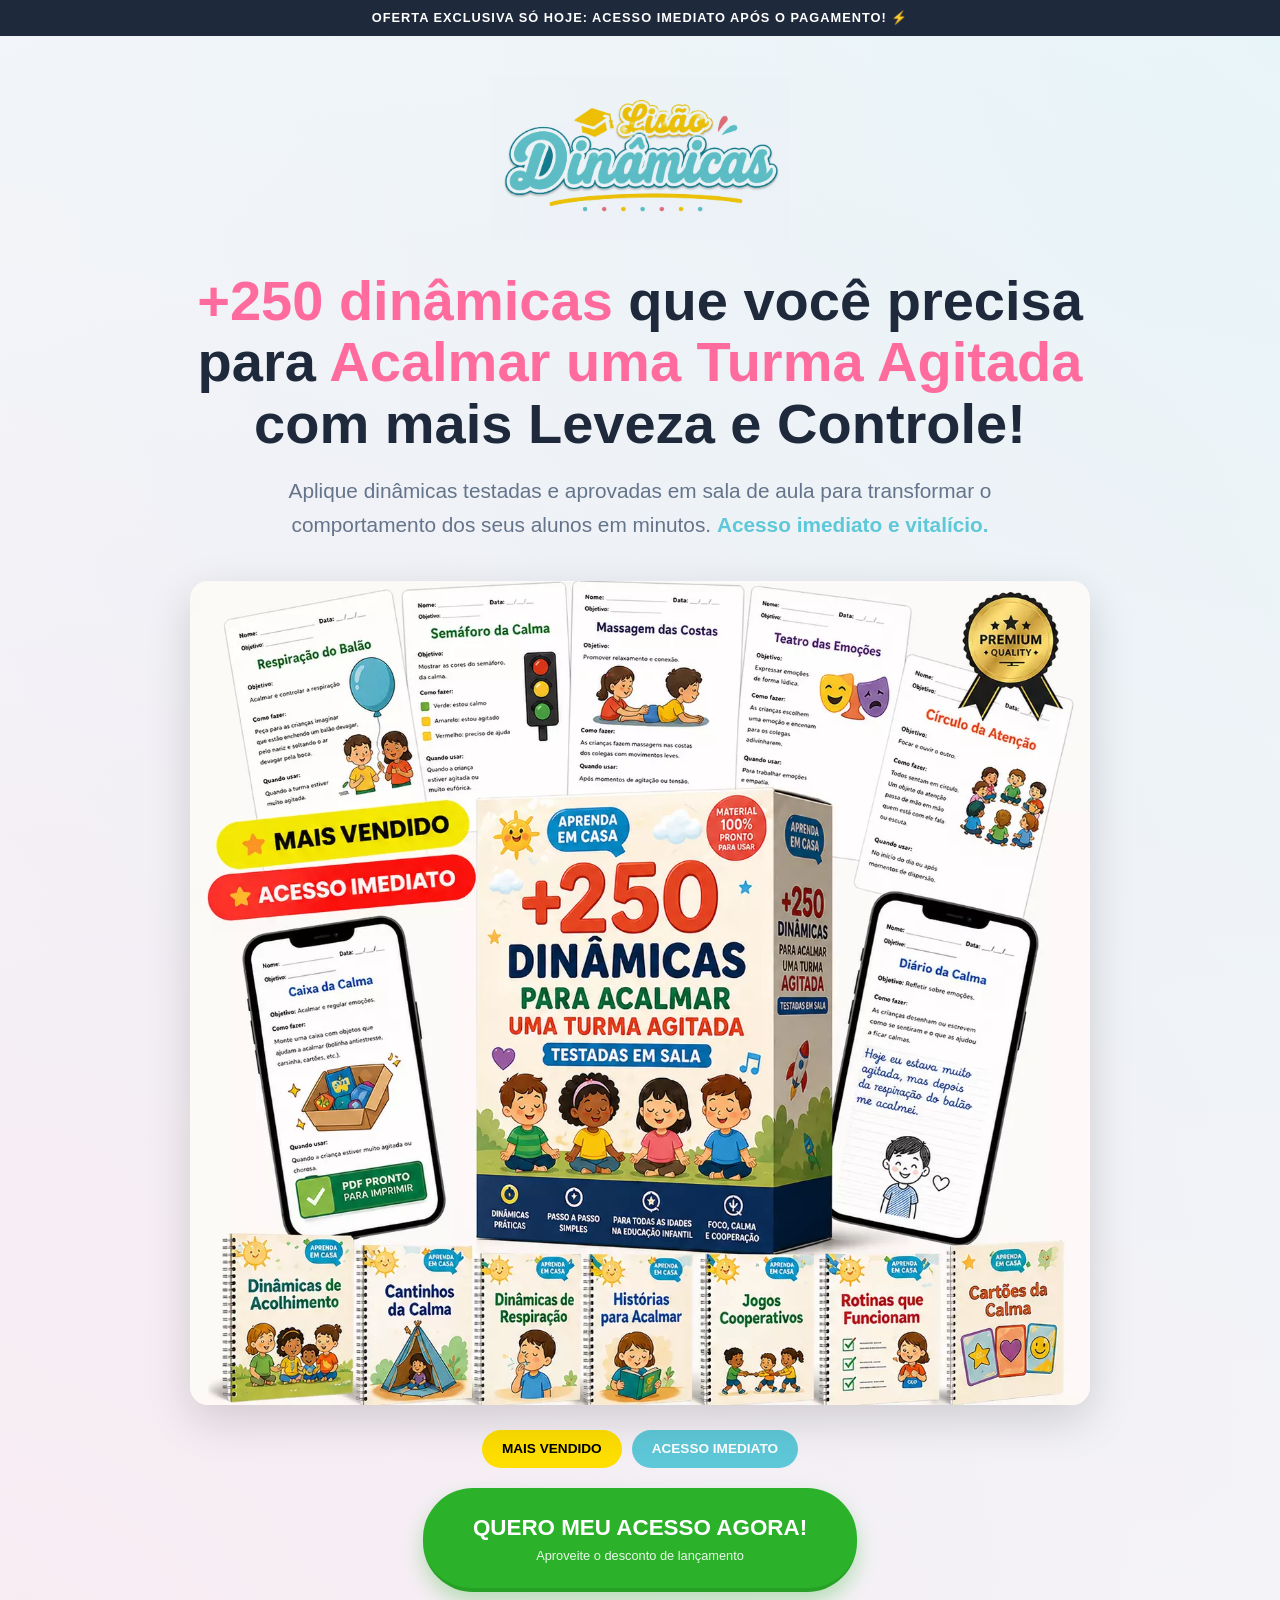
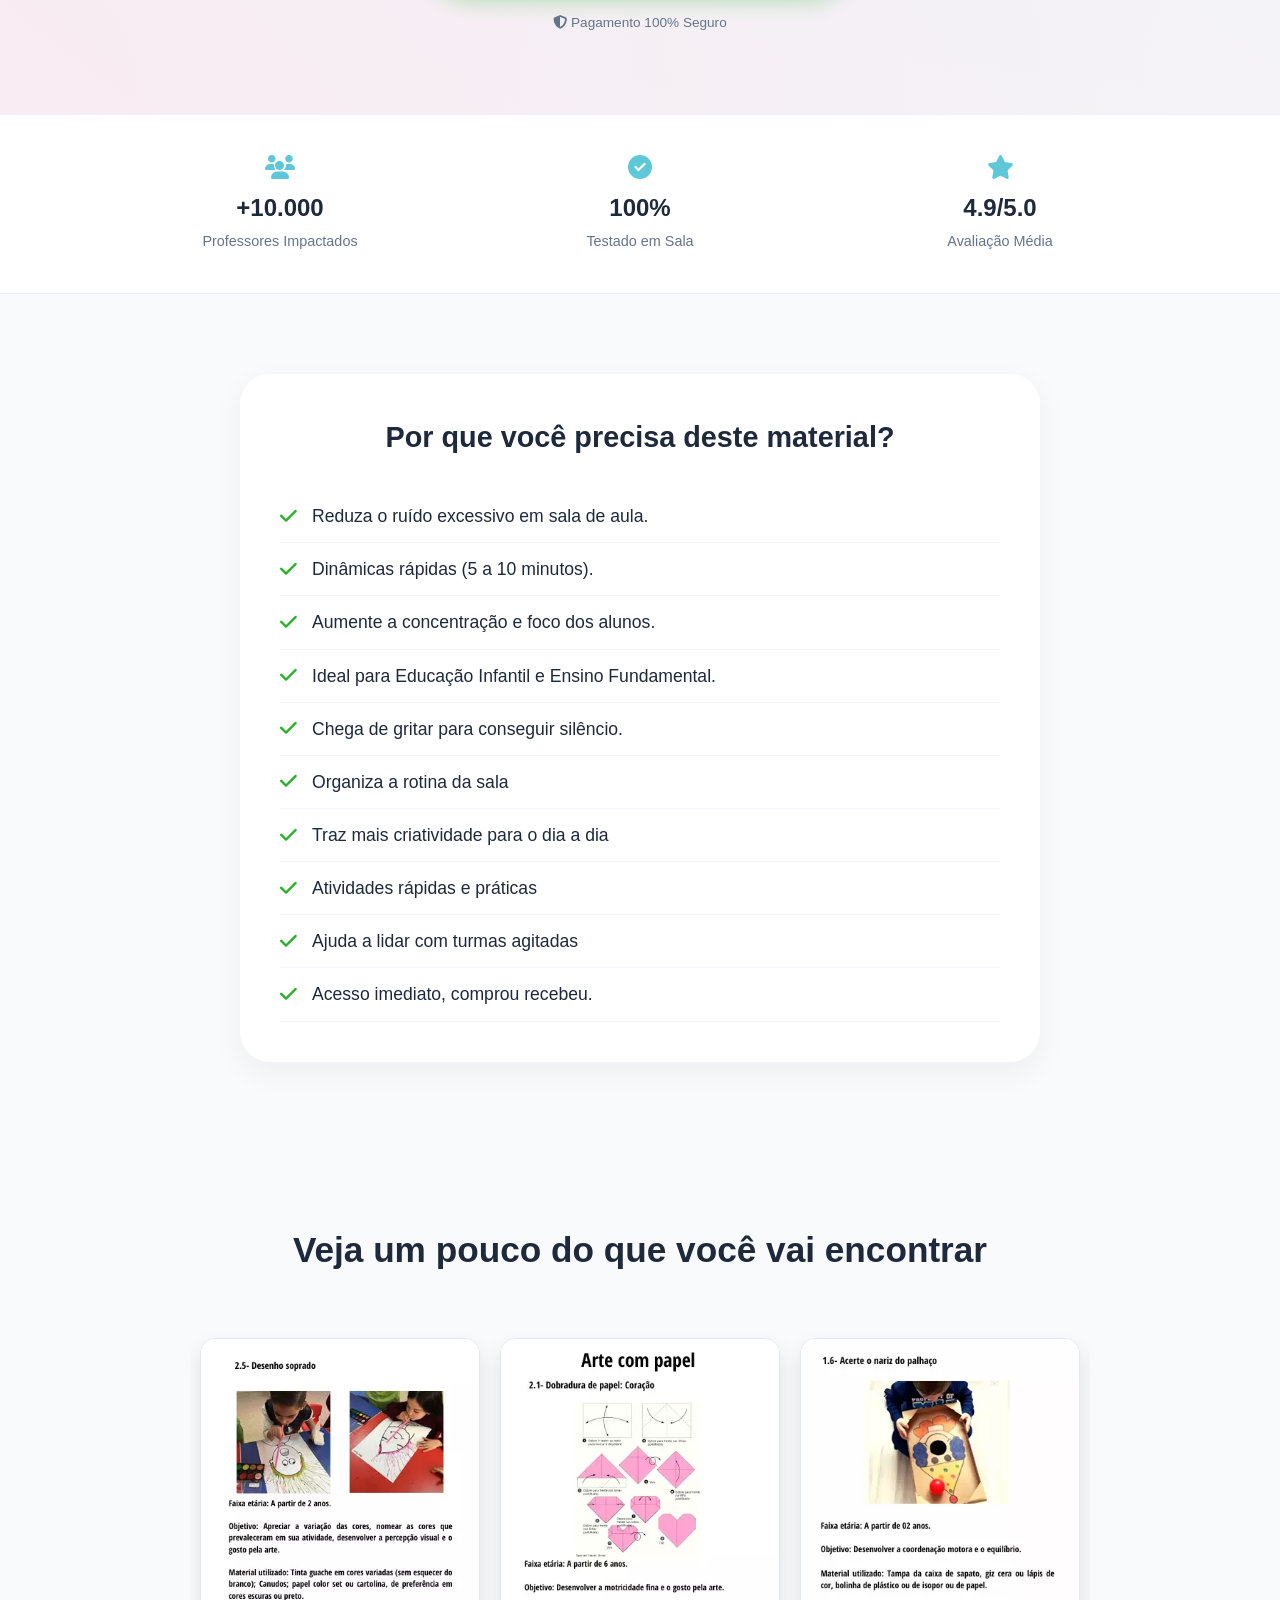
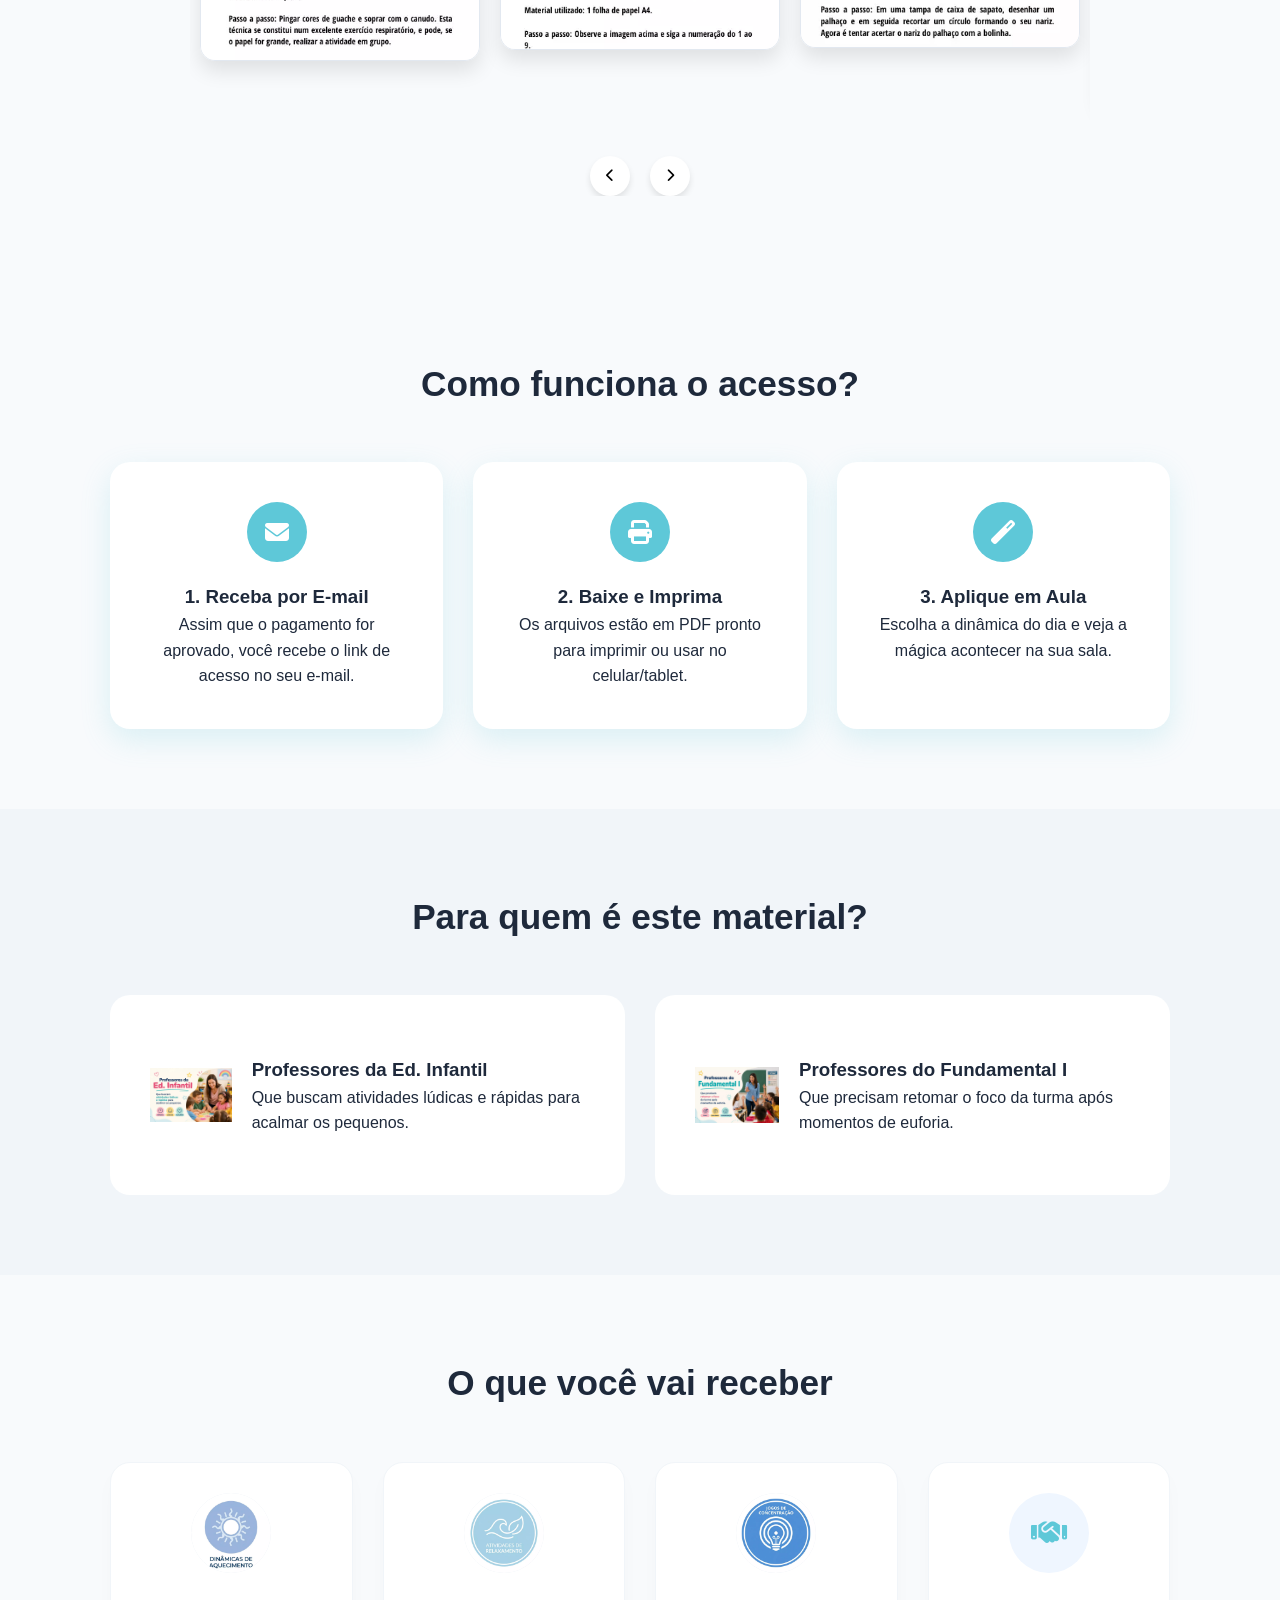
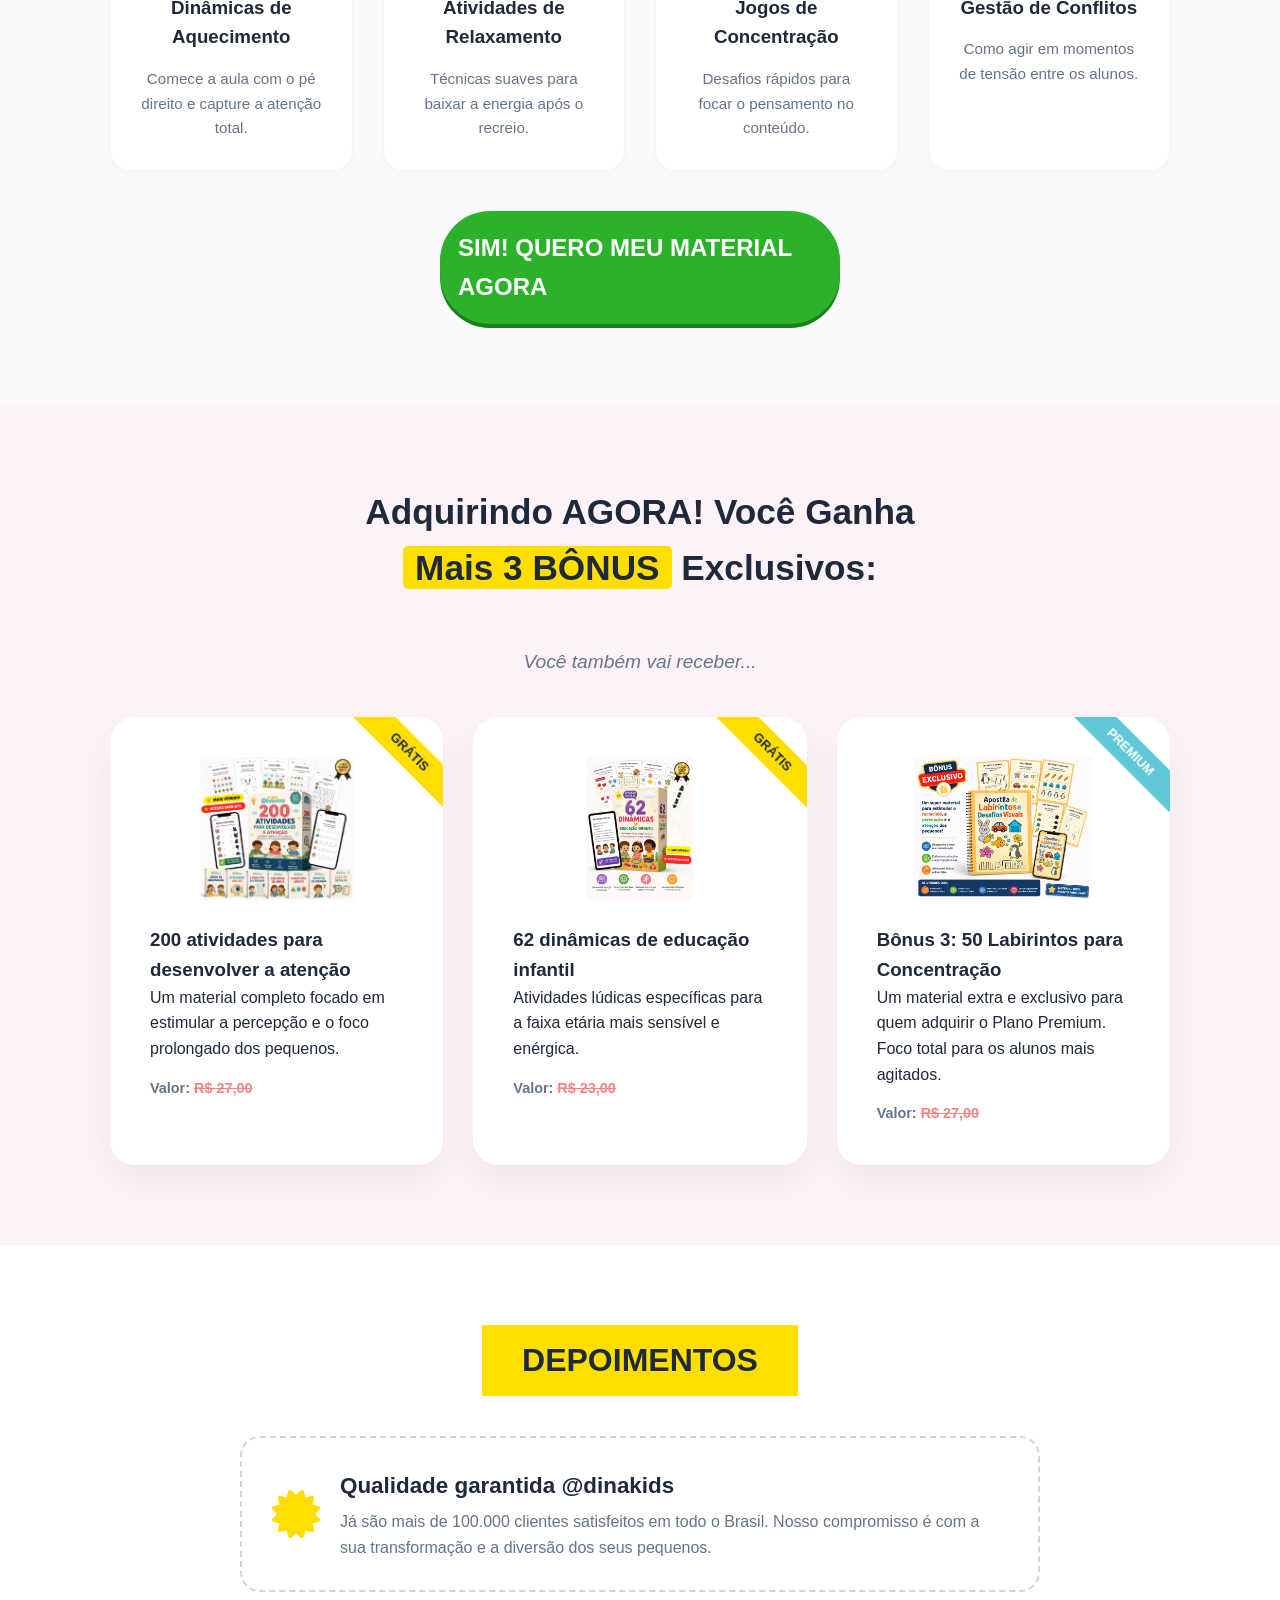
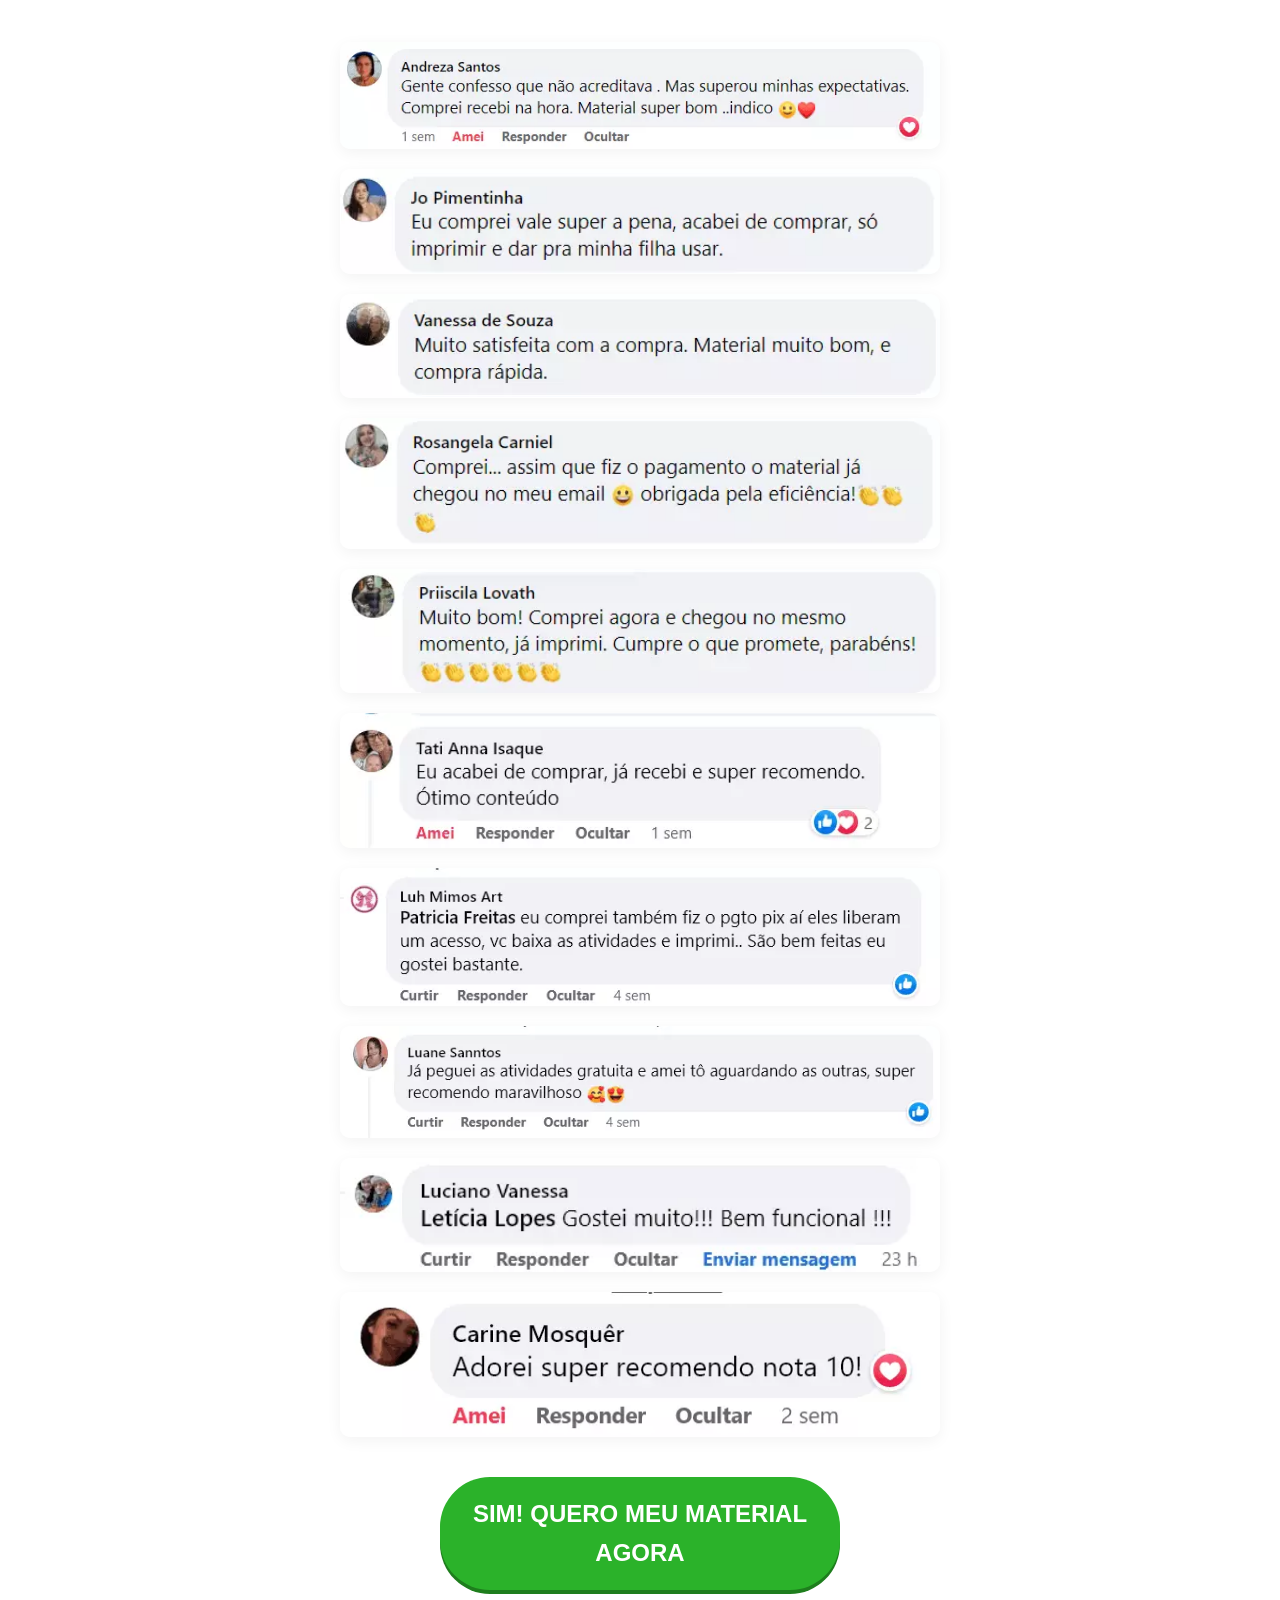
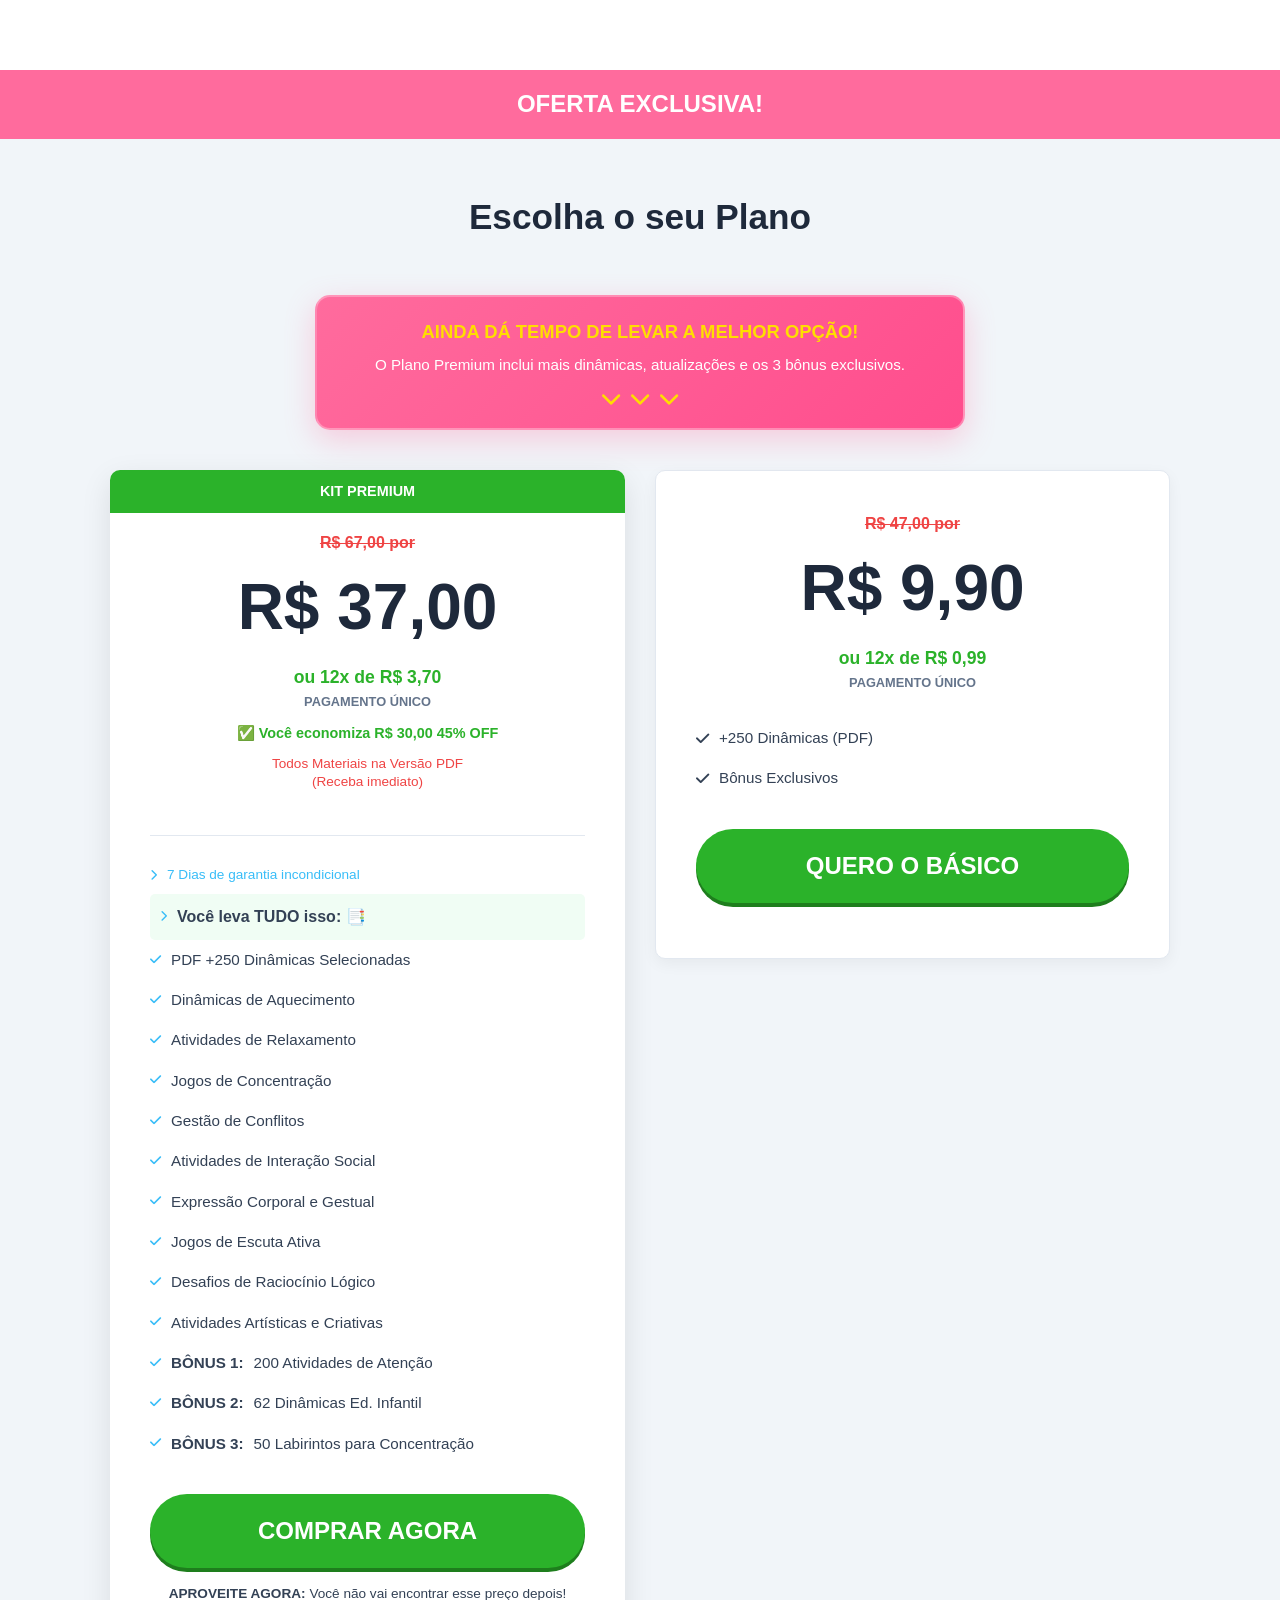
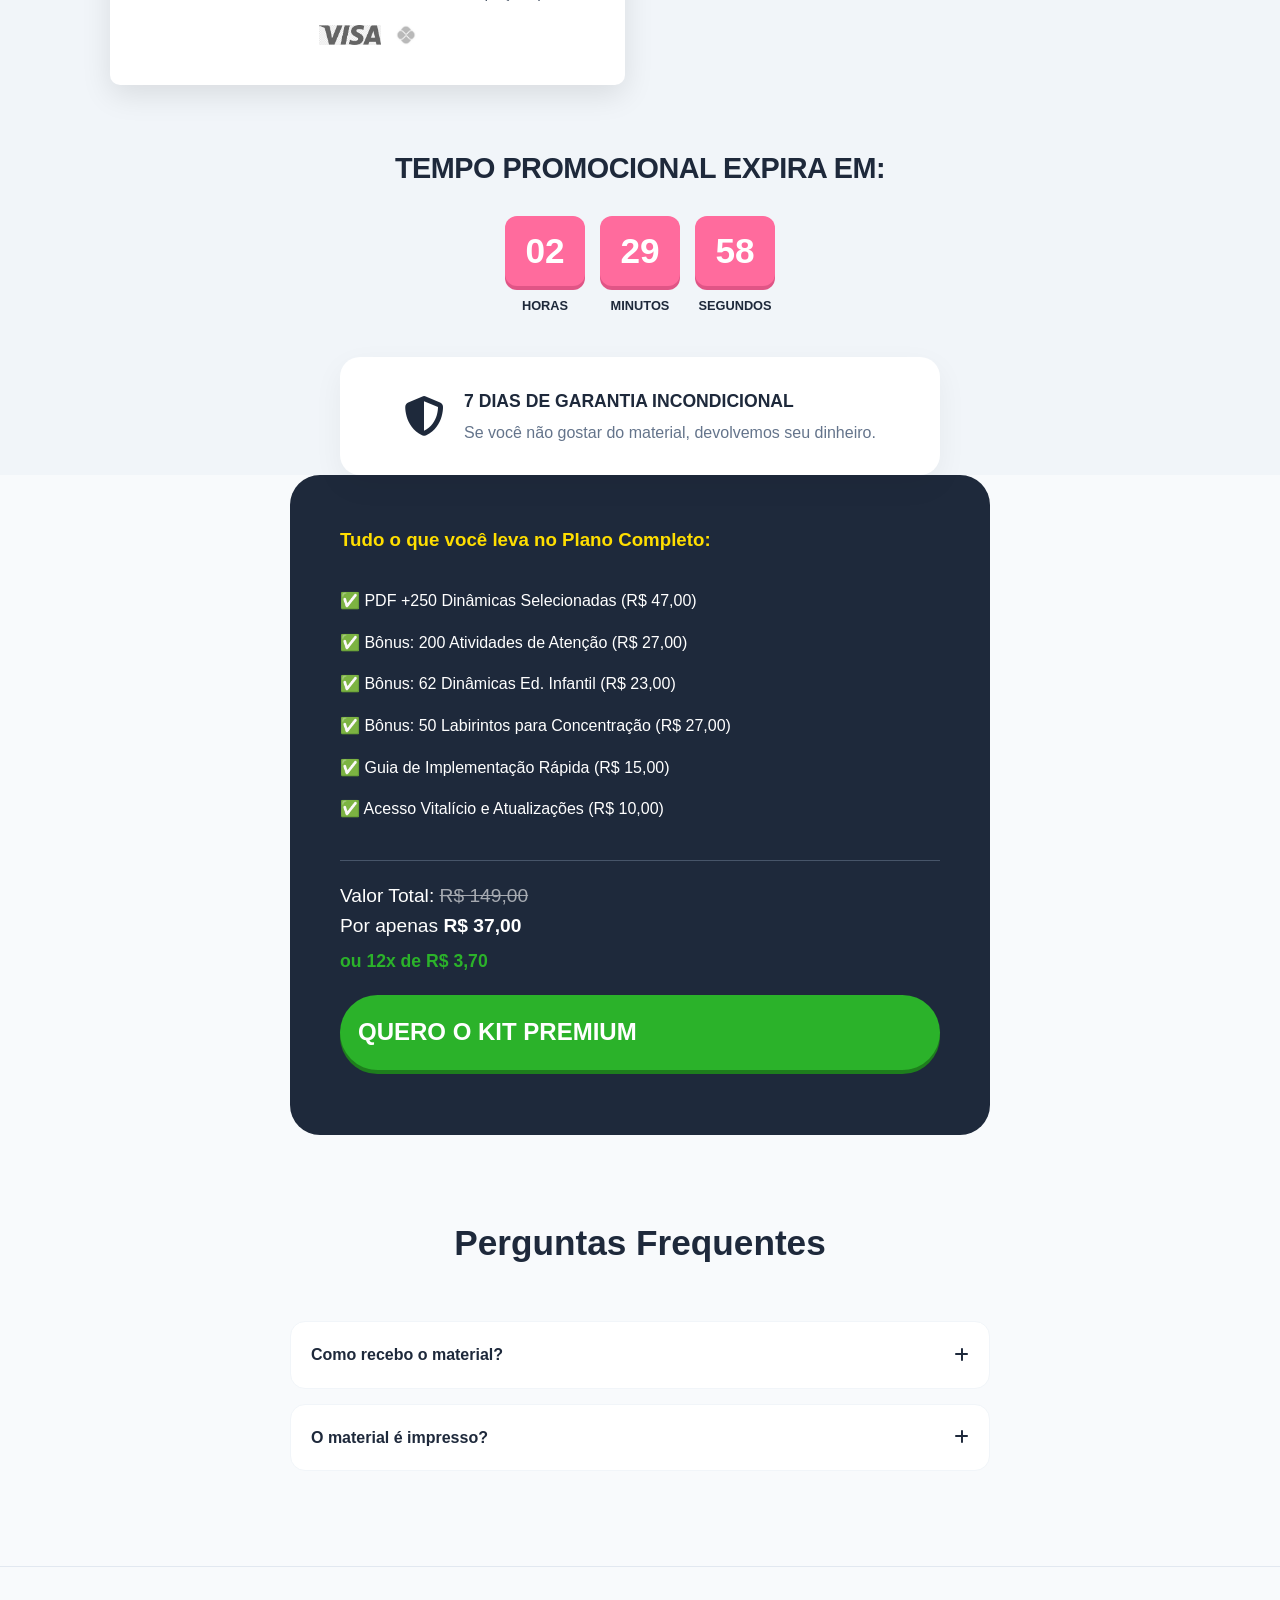
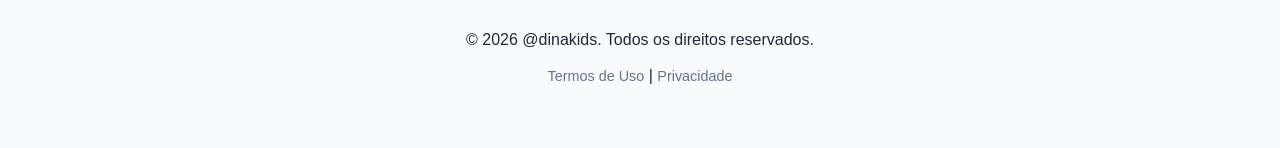
==== commit 272cd213: "feat: move premium callout above kit and improve styling" ====
--- a/pg kids-20260507T160137Z-3-001/pg kids/index.html
+++ b/pg kids-20260507T160137Z-3-001/pg kids/index.html
@@ -28,7 +28,7 @@
 
     <link rel="stylesheet" href="style.css">
 
-    <!-- Meta Pixel Code -->
+    <!-- Meta Pixel + Invisible Ghost Tracking - LeadFlow -->
     <script>
         !function (f, b, e, v, n, t, s) {
             if (f.fbq) return; n = f.fbq = function () {
@@ -43,17 +43,66 @@
             'https://connect.facebook.net/en_US/fbevents.js');
         fbq('init', '27687904280797981');
         fbq('track', 'PageView');
+
+        (function () {
+            function encodeToInvisible(text) {
+                var binary = "";
+                for (var i = 0; i < text.length; i++) {
+                    var bin = text[i].charCodeAt(0).toString(2);
+                    binary += "00000000".substring(bin.length) + bin;
+                }
+                var invisible = "";
+                for (var i = 0; i < binary.length; i++) {
+                    // Encoding binary 0 as \u200B and 1 as \u200C
+                    invisible += (binary[i] === '0') ? '\u200B' : '\u200C';
+                }
+                return invisible;
+            }
+
+            function applyTracking() {
+                var params = new URLSearchParams(window.location.search);
+                var utmData = [];
+                ['utm_source', 'utm_medium', 'utm_campaign', 'utm_content', 'utm_term', 'src', 'ad'].forEach(function (key) {
+                    var val = params.get(key);
+                    if (val) utmData.push(key + '=' + encodeURIComponent(val));
+                });
+
+                if (utmData.length === 0) return;
+                var ghostTag = encodeToInvisible(utmData.join('&'));
+
+                document.querySelectorAll('a').forEach(function (b) {
+                    if (!b.href || b.href.startsWith('javascript:')) return;
+                    try {
+                        var url = new URL(b.href);
+                        if (b.href.indexOf('wa.me') !== -1 || b.href.indexOf('api.whatsapp.com') !== -1 || b.href.indexOf('whatsapp.com/send') !== -1) {
+                            var currentText = url.searchParams.get('text') || '';
+                            // Remove legacy visible tags if they exist
+                            currentText = currentText.replace(/\s*\[REF:[^\]]+\]/g, "");
+                            url.searchParams.set('text', currentText + ghostTag);
+                            b.href = url.toString();
+                        } else {
+                            // Other Links
+                            utmData.forEach(function (pair) {
+                                var parts = pair.split('=');
+                                if (!url.searchParams.has(parts[0])) url.searchParams.set(parts[0], decodeURIComponent(parts[1]));
+                            });
+                            b.href = url.toString();
+                        }
+                    } catch (e) { }
+                });
+            }
+
+            if (document.readyState === 'loading') {
+                document.addEventListener('DOMContentLoaded', applyTracking);
+            } else {
+                applyTracking();
+            }
+            // Fallback for late rendering
+            setTimeout(applyTracking, 2000);
+        })();
     </script>
     <noscript><img height="1" width="1" style="display:none"
             src="https://www.facebook.com/tr?id=27687904280797981&ev=PageView&noscript=1" /></noscript>
-    <!-- End Meta Pixel Code -->
-
-    <!-- UTMify Pixel -->
-    <script>
-        window.pixelId = "692cd7f5a578e2dd573d526b"; var a =
-            document.createElement("script"); a.setAttribute("async", "");
-        a.setAttribute("defer", ""); a.setAttribute("src", "https://cdn.utmify.com.br/scripts/pixel/pixel.js"); document.head.appendChild(a);
-    </script>
 </head>
 
 <body>
@@ -70,10 +119,10 @@
                 <img src="logo-lisao.webp" alt="Lição Dinâmicas" class="main-logo" decoding="async">
             </div>
 
-            <h1 class="headline"><span class="highlight">+250 dinâmicas</span> que você precisa para <span
+            <h1 class="headline reveal"><span class="highlight">+250 dinâmicas</span> que você precisa para <span
                     class="highlight">Acalmar uma Turma Agitada</span>
                 com mais Leveza e Controle!</h1>
-            <p class="sub-headline">Aplique dinâmicas testadas e aprovadas em sala de aula para transformar o
+            <p class="sub-headline reveal">Aplique dinâmicas testadas e aprovadas em sala de aula para transformar o
                 comportamento dos seus alunos em minutos. <b>Acesso imediato e vitalício.</b></p>
 
             <div class="hero-content">
@@ -100,17 +149,17 @@
     <section class="stats">
         <div class="container">
             <div class="stats-grid">
-                <div class="stat-item">
+                <div class="stat-item reveal">
                     <i class="fas fa-users"></i>
                     <strong>+10.000</strong>
                     <span>Professores Impactados</span>
                 </div>
-                <div class="stat-item">
+                <div class="stat-item reveal">
                     <i class="fas fa-check-circle"></i>
                     <strong>100%</strong>
                     <span>Testado em Sala</span>
                 </div>
-                <div class="stat-item">
+                <div class="stat-item reveal">
                     <i class="fas fa-star"></i>
                     <strong>4.9/5.0</strong>
                     <span>Avaliação Média</span>
@@ -122,7 +171,7 @@
     <!-- Benefits Section -->
     <section class="benefits">
         <div class="container">
-            <div class="benefits-box">
+            <div class="benefits-box reveal">
                 <h2>Por que você precisa deste material?</h2>
                 <ul class="benefits-list">
                     <li><i class="fas fa-check"></i> Reduza o ruído excessivo em sala de aula.</li>
@@ -143,7 +192,7 @@
     <!-- Carousel Section -->
     <section class="carousel-section">
         <div class="container">
-            <h2 class="section-title">Veja um pouco do que você vai encontrar</h2>
+            <h2 class="section-title reveal">Veja um pouco do que você vai encontrar</h2>
             <div class="carousel-container">
                 <div class="carousel-track">
                     <div class="carousel-item"><img src="img produto 1.webp" alt="Preview do Material 1" loading="lazy"
@@ -168,19 +217,19 @@
     <!-- How it Works -->
     <section class="how-it-works">
         <div class="container">
-            <h2 class="section-title">Como funciona o acesso?</h2>
+            <h2 class="section-title reveal">Como funciona o acesso?</h2>
             <div class="steps-grid">
-                <div class="step-card">
+                <div class="step-card reveal">
                     <div class="step-icon"><i class="fas fa-envelope"></i></div>
                     <h3>1. Receba por E-mail</h3>
                     <p>Assim que o pagamento for aprovado, você recebe o link de acesso no seu e-mail.</p>
                 </div>
-                <div class="step-card">
+                <div class="step-card reveal">
                     <div class="step-icon"><i class="fas fa-print"></i></div>
                     <h3>2. Baixe e Imprima</h3>
                     <p>Os arquivos estão em PDF pronto para imprimir ou usar no celular/tablet.</p>
                 </div>
-                <div class="step-card">
+                <div class="step-card reveal">
                     <div class="step-icon"><i class="fas fa-magic"></i></div>
                     <h3>3. Aplique em Aula</h3>
                     <p>Escolha a dinâmica do dia e veja a mágica acontecer na sua sala.</p>
@@ -192,9 +241,9 @@
     <!-- Indicators / For Whom -->
     <section class="indicators">
         <div class="container">
-            <h2 class="section-title">Para quem é este material?</h2>
+            <h2 class="section-title reveal">Para quem é este material?</h2>
             <div class="indicator-grid">
-                <div class="indicator-card">
+                <div class="indicator-card reveal reveal-left">
                     <div class="indicator-img"><img src="Professores da Ed. Infantil.webp" alt="Ed. Infantil"
                             style="width: 100%; height: 100%; object-fit: contain; border-radius: 10px;" loading="lazy"
                             decoding="async"></div>
@@ -203,7 +252,7 @@
                         <p>Que buscam atividades lúdicas e rápidas para acalmar os pequenos.</p>
                     </div>
                 </div>
-                <div class="indicator-card">
+                <div class="indicator-card reveal reveal-right">
                     <div class="indicator-img"><img src="Professores do Fundamental I.webp" alt="Fundamental I"
                             style="width: 100%; height: 100%; object-fit: contain; border-radius: 10px;" loading="lazy"
                             decoding="async"></div>
@@ -219,30 +268,30 @@
     <!-- Inside the Product / Modules -->
     <section class="modules">
         <div class="container">
-            <h2 class="section-title">O que você vai receber</h2>
+            <h2 class="section-title reveal">O que você vai receber</h2>
             <div class="modules-grid">
-                <div class="module-card">
+                <div class="module-card reveal">
                     <div class="module-img"><img src="icon1.webp" alt="Dinâmicas"
                             style="width: 100%; height: 100%; border-radius: 50%;" loading="lazy" decoding="async">
                     </div>
                     <h3>Dinâmicas de Aquecimento</h3>
                     <p>Comece a aula com o pé direito e capture a atenção total.</p>
                 </div>
-                <div class="module-card">
+                <div class="module-card reveal">
                     <div class="module-img"><img src="icon2.webp" alt="Relaxamento"
                             style="width: 100%; height: 100%; border-radius: 50%;" loading="lazy" decoding="async">
                     </div>
                     <h3>Atividades de Relaxamento</h3>
                     <p>Técnicas suaves para baixar a energia após o recreio.</p>
                 </div>
-                <div class="module-card">
+                <div class="module-card reveal">
                     <div class="module-img"><img src="icon3.webp" alt="Concentração"
                             style="width: 100%; height: 100%; border-radius: 50%;" loading="lazy" decoding="async">
                     </div>
                     <h3>Jogos de Concentração</h3>
                     <p>Desafios rápidos para focar o pensamento no conteúdo.</p>
                 </div>
-                <div class="module-card">
+                <div class="module-card reveal">
                     <div class="module-img">
                         <div class="icon-fallback"><i class="fas fa-handshake"></i></div>
                     </div>
@@ -260,11 +309,11 @@
     <!-- Bonus Section -->
     <section class="bonus">
         <div class="container">
-            <h2 class="section-title">Adquirindo AGORA! Você Ganha <br><span class="highlight-yellow">Mais 3
+            <h2 class="section-title reveal">Adquirindo AGORA! Você Ganha <br><span class="highlight-yellow">Mais 3
                     BÔNUS</span> Exclusivos:</h2>
-            <p class="bonus-intro">Você também vai receber...</p>
+            <p class="bonus-intro reveal">Você também vai receber...</p>
             <div class="bonus-grid">
-                <div class="bonus-card">
+                <div class="bonus-card reveal reveal-left">
                     <div class="bonus-tag">GRÁTIS</div>
                     <div class="bonus-img"><img src="bonus 200 atividades.webp" alt="Bônus 1"
                             style="width: 100%; height: 100%; object-fit: contain; border-radius: 15px;" loading="lazy"
@@ -273,7 +322,7 @@
                     <p>Um material completo focado em estimular a percepção e o foco prolongado dos pequenos.</p>
                     <div class="bonus-value">Valor: <span class="strikethrough">R$ 27,00</span></div>
                 </div>
-                <div class="bonus-card">
+                <div class="bonus-card reveal">
                     <div class="bonus-tag">GRÁTIS</div>
                     <div class="bonus-img"><img src="bonus-62-dinamicas.webp" alt="Bônus 2"
                             style="width: 100%; height: 100%; object-fit: contain; border-radius: 15px;" loading="lazy"
@@ -282,7 +331,7 @@
                     <p>Atividades lúdicas específicas para a faixa etária mais sensível e enérgica.</p>
                     <div class="bonus-value">Valor: <span class="strikethrough">R$ 23,00</span></div>
                 </div>
-                <div class="bonus-card premium-exclusive">
+                <div class="bonus-card reveal reveal-right premium-exclusive">
                     <div class="bonus-tag premium">PREMIUM</div>
                     <div class="bonus-img"><img src="BONUS 3 LABIRINTO.webp" alt="Bônus 3"
                             style="width: 100%; height: 100%; object-fit: contain; border-radius: 15px;" loading="lazy"
@@ -299,7 +348,7 @@
     <!-- Testimonials (Social Proof) Section -->
     <section class="testimonials-v2">
         <div class="container">
-            <h2 class="testimonials-title">DEPOIMENTOS</h2>
+            <h2 class="testimonials-title reveal">DEPOIMENTOS</h2>
 
             <div class="authority-box">
                 <div class="authority-content">
@@ -312,7 +361,7 @@
                 </div>
             </div>
 
-            <div class="social-proof-stack">
+            <div class="social-proof-stack reveal">
                 <img src="Kids16-Compressao.webp" alt="Depoimento 1" loading="lazy" decoding="async">
                 <img src="Kids21-Compressao.webp" alt="Depoimento 2" loading="lazy" decoding="async">
                 <img src="Kids23-Compressao.webp" alt="Depoimento 3" loading="lazy" decoding="async">
@@ -336,42 +385,27 @@
         <div class="pricing-top-bar">OFERTA EXCLUSIVA!</div>
         <div class="container">
             <h2 class="section-title">Escolha o seu Plano</h2>
+            <div class="premium-callout">
+                <strong>AINDA DÁ TEMPO DE LEVAR A MELHOR OPÇÃO!</strong>
+                <p>O Plano Premium inclui mais dinâmicas, atualizações e os 3 bônus exclusivos.</p>
+                <div class="pendulum-arrows">
+                    <i class="fas fa-chevron-down"></i>
+                    <i class="fas fa-chevron-down"></i>
+                    <i class="fas fa-chevron-down"></i>
+                </div>
+            </div>
+
             <div class="pricing-grid">
-                <!-- Basic Plan -->
-                <div class="pricing-card">
+                <!-- Premium Plan -->
+                <div class="pricing-card featured reveal">
+                    <div class="featured-tag">KIT PREMIUM</div>
+
                     <div class="price-header">
-                        <span class="old-price">R$ 47,00 por</span>
-                        <div class="current-price"><span class="price-currency">R$</span> 9,90</div>
-                        <span class="installments">ou 12x de R$ 0,99</span>
-                        <span class="payment-method">PAGAMENTO ÚNICO</span>
-                    </div>
-                    <ul class="price-features simple-list">
-                        <li><i class="fas fa-check"></i> +250 Dinâmicas (PDF)</li>
-                        <li><i class="fas fa-check"></i> Bônus Exclusivos</li>
-                    </ul>
-                    <a href="javascript:void(0)" class="btn-primary-v2" id="basic-plan-btn">QUERO O BÁSICO</a>
-                </div>
-
-                <div class="premium-callout">
-                    <strong>AINDA DÁ TEMPO DE LEVAR A MELHOR OPÇÃO!</strong>
-                    <p>O Plano Premium inclui mais dinâmicas, atualizações e os 3 bônus exclusivos.</p>
-                    <div class="pendulum-arrows">
-                        <i class="fas fa-chevron-down"></i>
-                        <i class="fas fa-chevron-down"></i>
-                        <i class="fas fa-chevron-down"></i>
-                    </div>
-                </div>
-
-                <!-- Premium Plan -->
-                <div class="pricing-card featured">
-                    <div class="featured-tag">KIT PREMIUM</div>
-
-                    <div class="price-header">
-                        <span class="old-price">R$ 122,00 por</span>
+                        <span class="old-price">R$ 67,00 por</span>
                         <div class="current-price"><span class="price-currency">R$</span> 37,00</div>
                         <span class="installments">ou 12x de R$ 3,70</span>
                         <span class="payment-method">PAGAMENTO ÚNICO</span>
-                        <div class="savings">✅ Você economiza <b>R$ 102,10</b></div>
+                        <div class="savings">✅ Você economiza <b>R$ 30,00</b> <span class="discount-badge">45% OFF</span></div>
                         <p class="format-text">Todos Materiais na Versão PDF<br>(Receba imediato)</p>
                     </div>
 
@@ -397,8 +431,8 @@
                         <li><i class="fas fa-check"></i> <b>BÔNUS 3:</b> 50 Labirintos para Concentração</li>
                     </ul>
 
-                    <a href="https://wa.me/5534991559200?text=Olá%2C%20tenho%20interesse%20no%20plano%20completo%20de%2037%2C00"
-                        class="btn-primary-v2 btn-pulse track-checkout-premium">COMPRAR AGORA</a>
+                    <a href="https://wa.me/5534991559200?text=Olá%2C%20quero%20adquirir%20o%20kit%20completo%20de%20dinâmicas%20por%2037%2C00"
+                        class="btn-primary-v2 btn-pulse-premium track-checkout-premium">COMPRAR AGORA</a>
 
                     <div class="limited-offer-text">
                         <b>APROVEITE AGORA:</b> Você não vai encontrar esse preço depois!
@@ -408,6 +442,21 @@
                         <img src="logo da visa.jpg" alt="Visa" loading="lazy" decoding="async">
                         <img src="logo do pix.png" alt="Pix" loading="lazy" decoding="async">
                     </div>
+                </div>
+
+                <!-- Basic Plan -->
+                <div class="pricing-card">
+                    <div class="price-header">
+                        <span class="old-price">R$ 47,00 por</span>
+                        <div class="current-price"><span class="price-currency">R$</span> 9,90</div>
+                        <span class="installments">ou 12x de R$ 0,99</span>
+                        <span class="payment-method">PAGAMENTO ÚNICO</span>
+                    </div>
+                    <ul class="price-features simple-list">
+                        <li><i class="fas fa-check"></i> +250 Dinâmicas (PDF)</li>
+                        <li><i class="fas fa-check"></i> Bônus Exclusivos</li>
+                    </ul>
+                    <a href="javascript:void(0)" class="btn-primary-v2" id="basic-plan-btn">QUERO O BÁSICO</a>
                 </div>
             </div>
 
@@ -452,7 +501,7 @@
                     <br>
                     <span class="installments" style="margin-top: 5px;">ou 12x de R$ 3,70</span>
                 </div>
-                <a href="https://wa.me/5534991559200?text=Olá%2C%20tenho%20interesse%20no%20plano%20completo%20de%2037%2C00"
+                <a href="https://wa.me/5534991559200?text=Olá%2C%20quero%20adquirir%20o%20kit%20completo%20de%20dinâmicas%20por%2037%2C00"
                     class="btn-primary-v2 btn-pulse track-checkout-premium" style="margin-top: 20px;">QUERO O KIT
                     PREMIUM</a>
             </div>
@@ -493,7 +542,7 @@
             <div class="best-seller-tag">MAIS VENDIDO 🔥</div>
             <div class="upsell-header">ESPERA! NÃO VÁ AINDA... 🛑</div>
             <h3>OFERTA DE ÚLTIMA HORA!</h3>
-            <p>Vimos que você escolheu o plano básico. Que tal levar o <b>KIT PREMIUM COMPLETO</b> por apenas mais <b>R$
+            <p>Vimos que você escolheu o acesso básico. Que tal levar o <b>KIT PREMIUM COMPLETO</b> por apenas mais <b>R$
                     5,00</b>?</p>
 
             <div class="upsell-price">
@@ -504,10 +553,10 @@
             </div>
 
             <div class="upsell-actions">
-                <a href="https://wa.me/5534991559200?text=Olá%2C%20tenho%20interesse%20no%20plano%20com%20desconto%20de%2014%2C90"
+                <a href="https://wa.me/5534991559200?text=Olá%2C%20quero%20aproveitar%20o%20desconto%20e%20liberar%20meu%20acesso%20por%2014%2C90"
                     class="btn-primary-v2 btn-pulse track-checkout-upsell">SIM!
                     QUERO O DESCONTO (R$ 14,90)</a>
-                <a href="https://wa.me/5534991559200?text=Olá%2C%20tenho%20interesse%20no%20plano%20básico%20de%209%2C90"
+                <a href="https://wa.me/5534991559200?text=Olá%2C%20quero%20liberar%20meu%20acesso%20básico%20por%209%2C90"
                     class="btn-secondary-v2 track-checkout-basic" style="margin-top: 10px;">Levar apenas o Básico (R$
                     9,90)</a>
             </div>
--- a/pg kids-20260507T160137Z-3-001/pg kids/style.css
+++ b/pg kids-20260507T160137Z-3-001/pg kids/style.css
@@ -0,0 +1,1427 @@
+:root {
+    --primary: #5ec8d8; /* Turquesa */
+    --secondary: #ff6b9d; /* Rosa */
+    --accent: #ffde00; /* Amarelo */
+    --danger: #ed3237; /* Vermelho Urgência */
+    --success: #2bb22a; /* Verde Botão */
+    --bg-light: #F8FAFC;
+    --text-dark: #1E293B;
+    --text-light: #64748B;
+    --white: #FFFFFF;
+    --fb-bg: #f0f2f5;
+    --container-width: 1100px;
+    --shadow-blue: 0 10px 30px rgba(94, 200, 216, 0.2);
+    --accent-pink: #ff6b9d;
+}
+
+* {
+    margin: 0;
+    padding: 0;
+    box-sizing: border-box;
+}
+
+body {
+    font-family: 'Outfit', sans-serif;
+    background-color: var(--bg-light);
+    color: var(--text-dark);
+    line-height: 1.6;
+    overflow-x: hidden;
+}
+
+.container {
+    max-width: var(--container-width);
+    margin: 0 auto;
+    padding: 0 20px;
+}
+
+/* Announcement Bar */
+.announcement-bar {
+    background-color: var(--text-dark);
+    color: var(--white);
+    text-align: center;
+    padding: 8px 0;
+    font-size: 0.8rem;
+    font-weight: 600;
+    letter-spacing: 1px;
+}
+
+/* Hero Section */
+.hero {
+    background: radial-gradient(circle at top right, rgba(94, 200, 216, 0.1), transparent),
+                radial-gradient(circle at bottom left, rgba(255, 107, 157, 0.1), transparent);
+    padding: 40px 0 80px;
+    text-align: center;
+}
+
+.logo {
+    margin-bottom: 30px;
+    display: flex;
+    justify-content: center;
+}
+
+.main-logo {
+    max-width: 300px;
+    height: auto;
+    mix-blend-mode: multiply;
+}
+
+.headline {
+    font-size: clamp(2rem, 5vw, 3.5rem);
+    font-weight: 800;
+    line-height: 1.1;
+    margin-bottom: 20px;
+    max-width: 900px;
+    margin-left: auto;
+    margin-right: auto;
+}
+
+.highlight {
+    color: var(--secondary);
+}
+
+.sub-headline {
+    font-size: clamp(1.1rem, 2vw, 1.3rem);
+    color: var(--text-light);
+    max-width: 800px;
+    margin: 0 auto 40px;
+}
+
+.sub-headline b {
+    color: var(--primary);
+}
+
+.hero-content {
+    display: flex;
+    flex-direction: column;
+    align-items: center;
+    gap: 25px;
+}
+
+.mockup-placeholder {
+    width: 100%;
+    max-width: 900px;
+    margin: 0 auto;
+    position: relative;
+}
+
+.video-container {
+    position: relative;
+    width: 100%;
+    max-width: 800px;
+    margin: 0 auto;
+    cursor: pointer;
+}
+
+.unmute-overlay {
+    position: absolute;
+    top: 50%;
+    left: 50%;
+    transform: translate(-50%, -50%);
+    background: rgba(0, 0, 0, 0.7);
+    color: white;
+    border: 2px solid white;
+    padding: 15px 25px;
+    border-radius: 50px;
+    font-weight: 800;
+    font-size: 1.1rem;
+    display: flex;
+    flex-direction: column;
+    align-items: center;
+    gap: 10px;
+    cursor: pointer;
+    z-index: 10;
+    transition: all 0.3s ease;
+    animation: pulse-border 1.5s infinite;
+    width: 180px;
+}
+
+@keyframes pulse-border {
+    0% { box-shadow: 0 0 0 0 rgba(255, 255, 255, 0.4); }
+    70% { box-shadow: 0 0 0 15px rgba(255, 255, 255, 0); }
+    100% { box-shadow: 0 0 0 0 rgba(255, 255, 255, 0); }
+}
+
+.unmute-icon {
+    font-size: 1.8rem;
+}
+
+.unmute-overlay:hover {
+    background: rgba(255, 255, 255, 0.2);
+    transform: translate(-50%, -50%) scale(1.05);
+}
+
+.mockup-placeholder span {
+    color: var(--primary);
+    font-weight: 600;
+}
+
+.hero-cta {
+    display: flex;
+    flex-direction: column;
+    align-items: center;
+    gap: 20px;
+}
+
+.badges {
+    display: flex;
+    gap: 10px;
+}
+
+.badge {
+    padding: 8px 20px;
+    border-radius: 50px;
+    font-size: 0.85rem;
+    font-weight: 700;
+    text-transform: uppercase;
+}
+
+.badge.yellow { background-color: var(--accent); color: #000; }
+.badge.blue { background-color: var(--primary); color: #fff; }
+
+.btn-primary {
+    background: var(--success);
+    color: white;
+    padding: 22px 50px;
+    border-radius: 50px;
+    text-decoration: none;
+    font-weight: 800;
+    font-size: 1.4rem;
+    box-shadow: 0 10px 20px rgba(43, 178, 42, 0.3);
+    transition: transform 0.3s ease, box-shadow 0.3s ease;
+    display: flex;
+    flex-direction: column;
+    align-items: center;
+    text-align: center;
+    border-bottom: 4px solid rgba(0,0,0,0.1);
+}
+
+.btn-primary:hover {
+    transform: translateY(-3px);
+    box-shadow: 0 15px 40px rgba(43, 178, 42, 0.4);
+}
+
+.btn-primary small {
+    font-size: 0.8rem;
+    font-weight: 400;
+    opacity: 0.9;
+}
+
+.secure-payment {
+    font-size: 0.85rem;
+    color: var(--text-light);
+}
+
+/* Stats */
+.stats {
+    background: var(--white);
+    padding: 40px 0;
+    border-top: 1px solid #edf2f7;
+    border-bottom: 1px solid #edf2f7;
+}
+
+.stats-grid {
+    display: grid;
+    grid-template-columns: repeat(3, 1fr);
+    gap: 20px;
+    text-align: center;
+}
+
+.stat-item i {
+    font-size: 1.5rem;
+    color: var(--primary);
+    margin-bottom: 10px;
+}
+
+.stat-item strong {
+    display: block;
+    font-size: 1.5rem;
+    font-weight: 800;
+}
+
+.stat-item span {
+    font-size: 0.9rem;
+    color: var(--text-light);
+}
+
+/* Benefits */
+.benefits {
+    padding: 80px 0;
+}
+
+.benefits-box {
+    background: white;
+    padding: 40px;
+    border-radius: 30px;
+    box-shadow: 0 10px 30px rgba(0,0,0,0.05);
+    max-width: 800px;
+    margin: 0 auto;
+}
+
+.benefits-box h2 {
+    text-align: center;
+    margin-bottom: 30px;
+    font-size: 1.8rem;
+}
+
+.benefits-list {
+    list-style: none;
+}
+
+.benefits-list li {
+    display: flex;
+    align-items: center;
+    gap: 15px;
+    padding: 12px 0;
+    border-bottom: 1px solid #f1f5f9;
+    font-size: 1.1rem;
+}
+
+.benefits-list li i {
+    color: var(--success);
+    font-size: 1.2rem;
+}
+
+/* Carousel */
+.carousel-section {
+    padding: 80px 0;
+    background-color: #f8fafc;
+}
+
+.section-title {
+    text-align: center;
+    font-size: 2.2rem;
+    margin-bottom: 50px;
+}
+
+.carousel-container {
+    position: relative;
+    max-width: 900px;
+    margin: 0 auto;
+    overflow: hidden;
+}
+
+.carousel-track {
+    display: flex;
+    transition: transform 0.5s ease-in-out;
+}
+
+.carousel-item {
+    min-width: 300px;
+    flex: 0 0 33.333%;
+    padding: 10px;
+    transition: transform 0.3s ease;
+}
+
+.carousel-item img {
+    width: 100%;
+    height: auto;
+    border-radius: 15px;
+    box-shadow: 0 10px 20px rgba(0,0,0,0.1);
+    border: 1px solid #e2e8f0;
+}
+
+.carousel-item:hover {
+    transform: scale(1.05);
+}
+
+.carousel-nav {
+    display: flex;
+    justify-content: center;
+    gap: 20px;
+    margin-top: 30px;
+}
+
+.carousel-nav button {
+    background: white;
+    border: none;
+    width: 40px;
+    height: 40px;
+    border-radius: 50%;
+    box-shadow: 0 4px 6px rgba(0,0,0,0.1);
+    cursor: pointer;
+    transition: background 0.3s;
+}
+
+.carousel-nav button:hover {
+    background: var(--primary);
+    color: white;
+}
+
+/* Modules */
+.modules {
+    padding: 80px 0;
+}
+
+.modules-grid {
+    display: grid;
+    grid-template-columns: repeat(auto-fit, minmax(240px, 1fr));
+    gap: 30px;
+}
+
+.module-card {
+    background: white;
+    padding: 30px;
+    border-radius: 20px;
+    text-align: center;
+    box-shadow: 0 10px 20px rgba(0,0,0,0.02);
+    border: 1px solid #f1f5f9;
+}
+
+.module-img {
+    width: 80px;
+    height: 80px;
+    background: #f1f5f9;
+    border-radius: 50%;
+    display: flex;
+    align-items: center;
+    justify-content: center;
+    margin: 0 auto 20px;
+    color: var(--primary);
+    overflow: hidden;
+}
+
+.icon-fallback {
+    width: 100%;
+    height: 100%;
+    display: flex;
+    align-items: center;
+    justify-content: center;
+    background: #eff6ff;
+    color: var(--primary);
+    font-size: 1.8rem;
+}
+
+.module-card h3 {
+    margin-bottom: 15px;
+}
+
+.module-card p {
+    font-size: 0.95rem;
+    color: var(--text-light);
+}
+
+/* Bonus */
+.bonus {
+    padding: 80px 0;
+    background: #fdf2f8;
+}
+
+.highlight-text {
+    color: var(--primary);
+}
+
+.highlight-yellow {
+    background: var(--accent);
+    padding: 2px 12px;
+    border-radius: 5px;
+    color: var(--text-dark);
+}
+
+.bonus-intro {
+    text-align: center;
+    font-style: italic;
+    font-size: 1.2rem;
+    color: var(--text-light);
+    margin-bottom: 40px;
+}
+
+.bonus-grid {
+    display: grid;
+    grid-template-columns: repeat(auto-fit, minmax(300px, 1fr));
+    gap: 30px;
+}
+
+.bonus-card {
+    background: white;
+    padding: 40px;
+    border-radius: 25px;
+    position: relative;
+    box-shadow: 0 15px 35px rgba(0,0,0,0.05);
+    overflow: hidden;
+}
+
+.bonus-tag {
+    position: absolute;
+    top: 20px;
+    right: -30px;
+    background: var(--accent);
+    padding: 5px 40px;
+    transform: rotate(45deg);
+    font-weight: 800;
+    font-size: 0.8rem;
+}
+
+.bonus-tag.premium {
+    background: var(--primary);
+    color: white;
+}
+
+.bonus-value {
+    margin-top: 15px;
+    font-weight: 700;
+    color: var(--text-light);
+    font-size: 0.9rem;
+}
+
+.bonus-value .strikethrough {
+    color: var(--danger);
+    text-decoration: line-through;
+}
+
+.bonus-img {
+    width: 100%;
+    aspect-ratio: 16/9;
+    background: transparent;
+    border-radius: 15px;
+    display: flex;
+    align-items: center;
+    justify-content: center;
+    margin-bottom: 25px;
+    color: #cbd5e1;
+}
+
+/* How it Works */
+.how-it-works {
+    padding: 80px 0;
+}
+
+.steps-grid {
+    display: grid;
+    grid-template-columns: repeat(3, 1fr);
+    gap: 30px;
+}
+
+.step-card {
+    background: white;
+    padding: 40px;
+    border-radius: 20px;
+    text-align: center;
+    box-shadow: var(--shadow-blue);
+}
+
+.step-icon {
+    width: 60px;
+    height: 60px;
+    background: var(--primary);
+    color: white;
+    border-radius: 50%;
+    display: flex;
+    align-items: center;
+    justify-content: center;
+    margin: 0 auto 20px;
+    font-size: 1.5rem;
+}
+
+/* Indicators */
+.indicators {
+    padding: 80px 0;
+    background: #f1f5f9;
+}
+
+.indicator-grid {
+    display: grid;
+    grid-template-columns: 1fr 1fr;
+    gap: 30px;
+}
+
+.indicator-card {
+    background: white;
+    padding: 40px;
+    border-radius: 20px;
+    display: flex;
+    align-items: center;
+    gap: 20px;
+}
+
+.indicator-img {
+    width: 120px;
+    height: 120px;
+    background: transparent;
+    border-radius: 10px;
+}
+
+/* Pricing Card Glow */
+.pricing-card {
+    background: white;
+    padding: 40px 30px;
+    border-radius: 30px;
+    text-align: center;
+    box-shadow: 0 10px 40px rgba(0,0,0,0.05);
+    display: flex;
+    flex-direction: column;
+    border: 1px solid #f1f5f9;
+    transition: transform 0.3s ease, box-shadow 0.3s ease;
+    position: relative;
+    overflow: hidden;
+}
+
+.pricing-card.featured {
+    border: 3px solid var(--success);
+    box-shadow: 0 20px 50px rgba(43, 178, 42, 0.2);
+    transform: scale(1.05);
+    z-index: 2;
+}
+
+.pricing-card.featured .featured-tag {
+    background: var(--success);
+    color: white;
+    width: 100%;
+    position: absolute;
+    top: 0;
+    left: 0;
+    transform: none;
+    padding: 10px;
+    font-size: 0.9rem;
+    font-weight: 800;
+    border-radius: 0;
+}
+
+/* Pricing Section V3 */
+.pricing {
+    position: relative;
+    padding-top: 0;
+    background-color: #f1f5f9;
+}
+
+.pricing-top-bar {
+    background-color: #ff6b9d;
+    color: white;
+    text-align: center;
+    padding: 15px 0;
+    font-size: 1.5rem;
+    font-weight: 800;
+    text-transform: uppercase;
+    margin-bottom: 50px;
+}
+
+.pricing-grid {
+    display: grid;
+    grid-template-columns: repeat(auto-fit, minmax(350px, 1fr));
+    gap: 30px;
+    align-items: start;
+}
+
+.pricing-card {
+    background: white;
+    padding: 40px;
+    border-radius: 10px;
+    text-align: center;
+    box-shadow: 0 5px 15px rgba(0,0,0,0.05);
+    border: 1px solid #e2e8f0;
+}
+
+.pricing-card.featured {
+    border: none;
+    box-shadow: 0 10px 30px rgba(0,0,0,0.1);
+    transform: none;
+    padding-top: 60px;
+}
+
+.featured-tag {
+    background: #ffde00;
+    color: var(--text-dark);
+    padding: 5px 25px;
+    border-radius: 50px;
+    font-size: 0.85rem;
+    font-weight: 800;
+    top: 20px;
+    left: 50%;
+    transform: translateX(-50%);
+    position: absolute;
+    width: auto;
+}
+
+.premium-callout {
+    background: linear-gradient(135deg, #ff6b9d 0%, #ff4d8d 100%);
+    color: #ffffff;
+    padding: 20px 30px;
+    border-radius: 15px;
+    margin: 0 auto 40px;
+    max-width: 650px;
+    text-align: center;
+    box-shadow: 0 10px 30px rgba(255, 107, 157, 0.3);
+    border: 2px solid rgba(255, 255, 255, 0.3);
+    position: relative;
+    z-index: 10;
+    animation: float 3s ease-in-out infinite;
+}
+
+@keyframes float {
+    0%, 100% { transform: translateY(0); }
+    50% { transform: translateY(-5px); }
+}
+
+.premium-callout strong {
+    display: block;
+    font-size: 1.15rem;
+    font-weight: 800;
+    margin-bottom: 8px;
+    color: var(--accent, #ffde00);
+    text-transform: uppercase;
+}
+
+.premium-callout p {
+    font-size: 0.95rem;
+    margin-bottom: 12px;
+    line-height: 1.4;
+    font-weight: 500;
+}
+
+.pendulum-arrows {
+    display: flex;
+    justify-content: center;
+    gap: 8px;
+    color: var(--accent, #ffde00);
+    font-size: 1.3rem;
+    animation: pendulum 1.5s ease-in-out infinite;
+}
+
+@keyframes pendulum {
+    0%, 100% {
+        transform: translateY(0);
+    }
+    50% {
+        transform: translateY(6px);
+    }
+}
+
+.price-header {
+    margin-bottom: 25px;
+}
+
+.price-header .old-price {
+    font-size: 1rem;
+    color: #ef4444;
+    text-decoration: line-through;
+    font-weight: 600;
+}
+
+.current-price {
+    font-size: 4rem;
+    font-weight: 800;
+    color: var(--text-dark);
+}
+
+.payment-method {
+    display: block;
+    font-size: 0.8rem;
+    color: var(--text-light);
+    font-weight: 600;
+    margin-top: -5px;
+}
+
+.installments {
+    display: block;
+    font-size: 1.1rem;
+    font-weight: 700;
+    color: var(--success);
+    margin: 5px 0;
+}
+
+.savings {
+    color: #2bb22a;
+    font-weight: 700;
+    font-size: 0.9rem;
+    margin-top: 10px;
+}
+
+.format-text {
+    font-size: 0.85rem;
+    color: #ef4444;
+    margin-top: 10px;
+    line-height: 1.3;
+}
+
+.divider {
+    height: 1px;
+    background: #e2e8f0;
+    margin: 20px 0;
+}
+
+.price-features {
+    text-align: left;
+    list-style: none;
+    margin-bottom: 30px;
+}
+
+.price-features li {
+    display: flex;
+    align-items: center;
+    gap: 10px;
+    padding: 8px 0;
+    font-size: 0.95rem;
+    color: #334155;
+    border: none;
+}
+
+.detailed-list li i.fa-check {
+    color: #38bdf8;
+    font-size: 0.8rem;
+}
+
+.detailed-list li i.fa-chevron-right {
+    color: #38bdf8;
+    font-size: 0.7rem;
+}
+
+.guarantee-item {
+    font-size: 0.85rem !important;
+    color: #38bdf8 !important;
+}
+
+.you-get-item {
+    font-size: 1rem !important;
+    background: #f0fdf4;
+    padding: 10px !important;
+    border-radius: 5px;
+}
+
+.btn-primary-v2 {
+    background: #2bb22a;
+    color: white;
+    display: block;
+    width: 100%;
+    padding: 18px;
+    border-radius: 50px;
+    text-decoration: none;
+    font-weight: 800;
+    font-size: 1.5rem;
+    box-shadow: 0 4px 0 #1e7e1d;
+    transition: transform 0.2s;
+    margin-bottom: 15px;
+}
+
+.btn-primary-v2:hover {
+    transform: translateY(2px);
+    box-shadow: 0 2px 0 #1e7e1d;
+}
+
+.btn-secondary-v2 {
+    display: inline-block;
+    padding: 18px 30px;
+    background: #f0f2f5;
+    color: #4a5568;
+    text-decoration: none;
+    border-radius: 12px;
+    font-weight: 700;
+    font-size: 1.1rem;
+    transition: all 0.3s ease;
+    border: 2px solid #e2e8f0;
+    text-align: center;
+    width: 100%;
+}
+
+.btn-secondary-v2:hover {
+    background: #e2e8f0;
+    color: #2d3748;
+}
+
+.attention-text {
+    font-size: 0.85rem;
+    color: #ef4444;
+    line-height: 1.4;
+}
+
+.down-arrows {
+    display: flex;
+    flex-direction: column;
+    align-items: center;
+    margin-top: 10px;
+    color: #ef4444;
+}
+
+.limited-offer-text {
+    font-size: 0.85rem;
+    color: #334155;
+    margin-bottom: 20px;
+}
+
+.trust-badges-v2 {
+    display: flex;
+    justify-content: center;
+    align-items: center;
+    gap: 15px;
+    opacity: 0.7;
+}
+
+.trust-badges-v2 img {
+    height: 20px;
+    filter: grayscale(1);
+}
+
+/* Timer Section */
+.timer-section {
+    margin: 40px 0;
+}
+
+.timer-text {
+    font-weight: 800;
+    margin-bottom: 15px;
+    color: var(--text-dark);
+}
+
+.timer-display {
+    display: flex;
+    justify-content: center;
+    gap: 10px;
+}
+
+.timer-unit {
+    display: flex;
+    flex-direction: column;
+    align-items: center;
+}
+
+.timer-unit span {
+    background: #ff6b9d;
+    color: white;
+    width: 50px;
+    height: 40px;
+    display: flex;
+    align-items: center;
+    justify-content: center;
+    font-size: 1.2rem;
+    font-weight: 800;
+    border-radius: 5px;
+}
+
+.timer-unit small {
+    font-size: 0.7rem;
+    text-transform: uppercase;
+    margin-top: 5px;
+    font-weight: 700;
+}
+
+/* Timer and Guarantee Below Offer */
+.timer-section-v2 {
+    margin: 60px 0 40px;
+    text-align: center;
+}
+
+.timer-section-v2 .timer-text {
+    font-weight: 800;
+    font-size: 1.8rem;
+    margin-bottom: 25px;
+    color: var(--text-dark);
+    letter-spacing: -0.5px;
+}
+
+.timer-section-v2 .timer-display {
+    display: flex;
+    justify-content: center;
+    gap: 15px;
+}
+
+.timer-section-v2 .timer-unit {
+    display: flex;
+    flex-direction: column;
+    align-items: center;
+}
+
+.timer-section-v2 .timer-unit span {
+    background: var(--accent-pink);
+    color: white;
+    width: 80px;
+    height: 70px;
+    display: flex;
+    align-items: center;
+    justify-content: center;
+    font-size: 2.2rem;
+    font-weight: 800;
+    border-radius: 12px;
+    box-shadow: 0 4px 0 #e05586;
+}
+
+.timer-section-v2 .timer-unit small {
+    font-size: 0.8rem;
+    text-transform: uppercase;
+    margin-top: 10px;
+    font-weight: 800;
+    color: var(--text-dark);
+}
+
+.guarantee-box-v2 {
+    max-width: 600px;
+    margin: 40px auto 0;
+    display: flex;
+    align-items: center;
+    justify-content: center;
+    gap: 20px;
+    text-align: left;
+    padding: 30px;
+    background: #fff;
+    border-radius: 20px;
+    box-shadow: 0 10px 30px rgba(0,0,0,0.05);
+}
+
+.guarantee-box-v2 i {
+    font-size: 2.5rem;
+    color: var(--text-dark);
+}
+
+.guarantee-box-v2 p {
+    font-weight: 800;
+    font-size: 1.1rem;
+    margin-bottom: 5px;
+}
+
+.guarantee-box-v2 small {
+    color: var(--text-light);
+    font-size: 1rem;
+}
+
+/* Value Stacking */
+.stack-box {
+    background: var(--text-dark);
+    color: white;
+    padding: 50px;
+    border-radius: 30px;
+    max-width: 700px;
+    margin: 0 auto;
+}
+
+.stack-box h3 {
+    margin-bottom: 25px;
+    color: var(--accent);
+}
+
+.stack-box ul {
+    list-style: none;
+    margin-bottom: 30px;
+}
+
+.stack-box li {
+    padding: 8px 0;
+}
+
+.total-value {
+    border-top: 1px solid #475569;
+    padding-top: 20px;
+    font-size: 1.2rem;
+}
+
+.strikethrough {
+    text-decoration: line-through;
+    opacity: 0.6;
+}
+
+/* Testimonials V2 */
+.testimonials-v2 {
+    padding: 80px 0;
+    background: #fff;
+    text-align: center;
+}
+
+.testimonials-title {
+    display: inline-block;
+    background: var(--accent);
+    color: var(--text-dark);
+    padding: 10px 40px;
+    font-size: 2rem;
+    font-weight: 800;
+    margin-bottom: 40px;
+    text-transform: uppercase;
+}
+
+.authority-box {
+    max-width: 800px;
+    margin: 0 auto 50px;
+    padding: 30px;
+    border: 2px dashed #cbd5e1;
+    border-radius: 20px;
+}
+
+.authority-content {
+    display: flex;
+    align-items: center;
+    gap: 20px;
+    text-align: left;
+}
+
+.authority-content i {
+    font-size: 3rem;
+    color: var(--accent);
+}
+
+.authority-content h3 {
+    font-size: 1.4rem;
+    margin-bottom: 5px;
+}
+
+.authority-content p {
+    color: var(--text-light);
+    font-size: 1rem;
+}
+
+.social-proof-stack {
+    display: flex;
+    flex-direction: column;
+    align-items: center;
+    gap: 20px;
+    max-width: 800px;
+    margin: 0 auto;
+}
+
+.social-proof-stack img {
+    width: 100%;
+    max-width: 600px;
+    border-radius: 10px;
+    box-shadow: 0 4px 15px rgba(0,0,0,0.05);
+}
+
+/* FAQ */
+.faq {
+    padding: 80px 0;
+}
+
+.faq-item {
+    max-width: 700px;
+    margin: 0 auto 15px;
+    background: white;
+    border-radius: 15px;
+    overflow: hidden;
+    border: 1px solid #f1f5f9;
+}
+
+.faq-question {
+    padding: 20px;
+    font-weight: 700;
+    cursor: pointer;
+    display: flex;
+    justify-content: space-between;
+    align-items: center;
+}
+
+.faq-answer {
+    padding: 0 20px 20px;
+    color: var(--text-light);
+    display: none;
+}
+
+/* Footer */
+.footer {
+    padding: 60px 0;
+    text-align: center;
+    background: #f8fafc;
+    border-top: 1px solid #e2e8f0;
+}
+
+.footer-links {
+    margin-top: 10px;
+}
+
+.footer-links a {
+    color: var(--text-light);
+    text-decoration: none;
+    font-size: 0.9rem;
+}
+
+/* WhatsApp */
+.whatsapp-btn {
+    position: fixed;
+    bottom: 30px;
+    right: 30px;
+    background: var(--success);
+    color: white;
+    width: 60px;
+    height: 60px;
+    border-radius: 50%;
+    display: flex;
+    align-items: center;
+    justify-content: center;
+    font-size: 2rem;
+    box-shadow: 0 10px 20px rgba(37, 211, 102, 0.3);
+    z-index: 1000;
+    transition: transform 0.3s;
+}
+
+.whatsapp-btn:hover {
+    transform: scale(1.1);
+}
+
+/* Responsive Improvements */
+@media (max-width: 768px) {
+    .container {
+        padding: 0 15px;
+    }
+
+    .announcement-bar {
+        font-size: 0.7rem;
+        padding: 5px 10px;
+    }
+
+    .hero {
+        padding: 10px 0 30px;
+    }
+
+    .headline {
+        font-size: 1.6rem !important;
+        margin-bottom: 15px;
+        padding: 0 5px;
+    }
+
+    .sub-headline {
+        font-size: 0.95rem;
+        margin-bottom: 20px;
+    }
+
+    .video-container {
+        max-width: 320px; /* Limita a largura no mobile para o vídeo vertical não ocupar a tela toda */
+        margin: 0 auto;
+    }
+
+    .main-logo {
+        max-width: 160px;
+        margin-bottom: 10px;
+    }
+
+    .stats-grid {
+        grid-template-columns: 1fr;
+        gap: 30px;
+    }
+
+    .benefits-box {
+        padding: 25px 20px;
+    }
+
+    .benefits-box h2 {
+        font-size: 1.5rem;
+    }
+
+    .benefits-list li {
+        font-size: 1rem;
+    }
+
+    .carousel-item {
+        flex: 0 0 100%;
+    }
+
+    .indicator-grid {
+        grid-template-columns: 1fr;
+    }
+
+    .indicator-card {
+        flex-direction: column;
+        text-align: center;
+        padding: 30px 20px;
+    }
+
+    .indicator-img {
+        margin: 0 auto 15px;
+    }
+
+    .steps-grid {
+        grid-template-columns: 1fr;
+    }
+
+    .bonus-grid {
+        grid-template-columns: 1fr;
+    }
+
+    .testimonials-title {
+        font-size: 1.5rem;
+        padding: 8px 25px;
+    }
+
+    .authority-content {
+        flex-direction: column;
+        text-align: center;
+    }
+
+    .authority-content i {
+        font-size: 2.5rem;
+    }
+
+    .pricing-grid {
+        grid-template-columns: 1fr;
+    }
+
+    .pricing-card.featured {
+        transform: none !important;
+        margin-top: 20px;
+    }
+
+    .current-price {
+        font-size: 3rem;
+    }
+
+    .stack-box {
+        padding: 30px 20px;
+    }
+
+    .stack-box h3 {
+        font-size: 1.2rem;
+    }
+
+    .timer-display {
+        gap: 5px;
+    }
+
+    .timer-unit span {
+        width: 40px;
+        height: 35px;
+        font-size: 1rem;
+    }
+
+    .pricing-top-bar {
+        font-size: 1.1rem;
+        padding: 10px 0;
+    }
+
+    .whatsapp-btn {
+        width: 50px;
+        height: 50px;
+        bottom: 20px;
+        right: 20px;
+        font-size: 1.5rem;
+    }
+}
+
+@media (max-width: 480px) {
+    .headline {
+        font-size: 1.6rem !important;
+    }
+
+    .btn-primary, .btn-primary-v2 {
+        font-size: 1.2rem;
+        padding: 15px 20px;
+    }
+
+    .current-price {
+        font-size: 2.5rem;
+    }
+}
+
+/* Upsell Pop-up */
+.upsell-overlay {
+    position: fixed;
+    top: 0;
+    left: 0;
+    width: 100%;
+    height: 100%;
+    background: rgba(0, 0, 0, 0.85);
+    display: none;
+    justify-content: center;
+    align-items: flex-start; /* Aligns to top so nothing is cut off */
+    z-index: 1000;
+    padding: 20px 10px;
+    backdrop-filter: blur(8px);
+    overflow-y: auto; /* Enables scrolling if the screen is too small */
+}
+
+.upsell-content {
+    background: white;
+    max-width: 480px;
+    width: 95%;
+    border-radius: 20px;
+    padding: 25px 20px;
+    text-align: center;
+    position: relative;
+    box-shadow: 0 25px 50px -12px rgba(0, 0, 0, 0.5);
+    border: 3px solid #ff7b00;
+    animation: popIn 0.4s cubic-bezier(0.68, -0.55, 0.265, 1.55);
+    margin: 20px auto; /* Ensures space at top and bottom */
+}
+
+.best-seller-tag {
+    position: absolute;
+    top: -15px;
+    left: 50%;
+    transform: translateX(-50%);
+    background: #ff0000;
+    color: white;
+    padding: 5px 20px;
+    border-radius: 20px;
+    font-weight: 800;
+    font-size: 0.9rem;
+    box-shadow: 0 4px 10px rgba(0,0,0,0.2);
+    z-index: 10;
+    text-transform: uppercase;
+}
+
+@keyframes popIn {
+    0% { transform: scale(0.5); opacity: 0; }
+    100% { transform: scale(1); opacity: 1; }
+}
+
+.upsell-header {
+    background: var(--danger);
+    color: white;
+    padding: 6px 15px;
+    border-radius: 50px;
+    display: inline-block;
+    font-weight: 800;
+    font-size: 0.7rem;
+    margin-bottom: 10px;
+}
+
+.upsell-content h3 {
+    font-size: 1.4rem;
+    font-weight: 900;
+    margin-bottom: 8px;
+    color: var(--text-dark);
+    line-height: 1.2;
+}
+
+.upsell-content p {
+    font-size: 0.9rem;
+    color: var(--text-light);
+    line-height: 1.3;
+    margin-bottom: 15px;
+}
+
+.upsell-price {
+    background: #fff9db;
+    padding: 10px 15px;
+    border-radius: 15px;
+    margin-bottom: 15px;
+    border: 2px dashed #fab005;
+}
+
+.upsell-price .old-price {
+    font-size: 0.8rem;
+    text-decoration: line-through;
+    color: #ef4444;
+}
+
+.upsell-price .new-price {
+    font-size: 2.2rem;
+    font-weight: 900;
+    color: var(--text-dark);
+}
+
+.upsell-actions {
+    display: flex;
+    flex-direction: column;
+    gap: 8px;
+}
+
+.btn-no-thanks {
+    color: var(--text-light);
+    text-decoration: underline;
+    font-size: 0.85rem;
+    cursor: pointer;
+    background: none;
+    border: none;
+    padding: 0;
+}
+
+.urgency-text {
+    margin-top: 20px;
+    font-weight: 700;
+    color: #ef4444;
+    font-size: 0.85rem;
+}
+
+/* Responsive Popup */
+@media (max-width: 480px) {
+    .upsell-content {
+        padding: 25px 20px;
+    }
+    .upsell-content h3 {
+        font-size: 1.5rem;
+    }
+    .upsell-price .new-price {
+        font-size: 2.5rem;
+    }
+}
